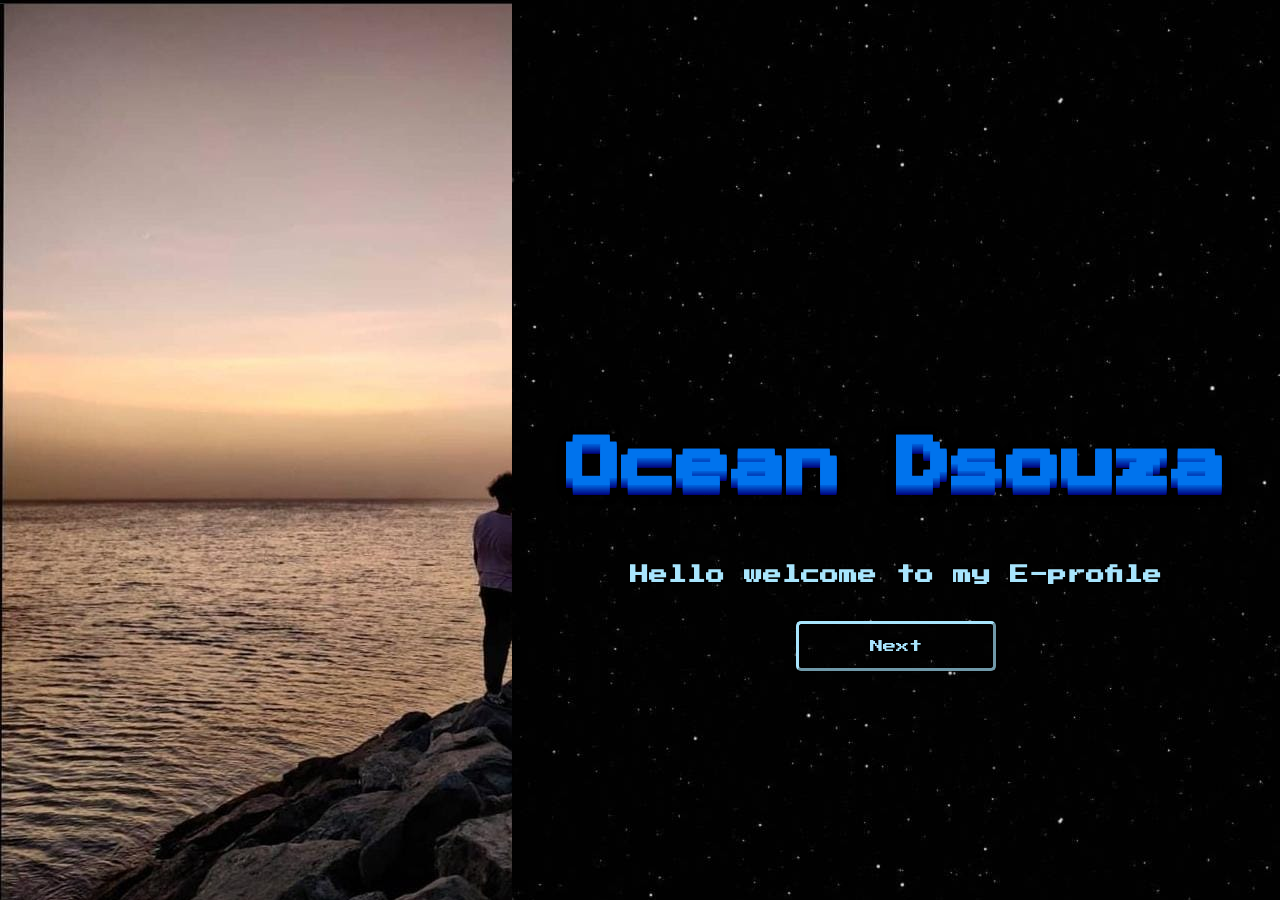
==== index.html @ 6620183b "Files Added To the Repository" ====
<!DOCTYPE html>
<html lang="en" dir="ltr">
  <head>
    <meta charset="utf-8">
    <title>Landing Page</title>
  </head>
<link rel="stylesheet" href="index.css">
  <body>

    <div class="leftSeg">

    </div>

    <div class="rightSeg">
        <div class="Land_text">
          <h1 id="head1">Ocean Dsouza</h1>
          <br>
          <h3 id="head2">Hello welcome to my E-profile</h3>
          <br>
          <button id="H_button"type="" name="button"onclick="window.location.href='Homepage.html';" >Next</button>
        </div>


      </div>





  </body>
</html>
---- index.css ----
@import url('https://fonts.googleapis.com/css2?family=Press+Start+2P&display=swap');

body, html{
  height: 100%;
  margin: 0;
  padding:0;
}



.leftSeg{
  background-image: url('Assets/HOME1 (2).jpeg');
   background-repeat:no-repeat;
  background-color: black;
  width: 40%;
  float: left;
  height: 100%;
}


.rightSeg{
  background-image: url('Assets/maxresdefault (1).jpg');
  color: white;
  background-color: black;
  width: 60%;
  float: left;
  height:100%;
  display: table-cell;
  text-align: center;
  vertical-align: center;
}
#head1{
  font-size: 55px;
 color: #0073ed;
 font-family: 'Press Start 2P', cursive;
 text-shadow: 0px 0px 0 rgb(-10,105,227),
              0px 1px 0 rgb(-20,95,217),
              0px 2px 0 rgb(-29,86,208),
              0px 3px 0 rgb(-39,76,198),
              0px 4px 0 rgb(-49,66,188),
              0px 5px 0 rgb(-59,56,178),
              0px 6px 0 rgb(-69,46,168),
              0px 7px 0 rgb(-78,37,159),
              0px 8px 0 rgb(-88,27,149),
              0px 9px 0 rgb(-98,17,139),
              0px 10px  0 rgb(-108,7,129),
              0px 11px 10px rgba(0,0,0,0.34),
              0px 11px 1px rgba(0,0,0,0.5),
              0px 0px 10px rgba(0,0,0,.2);
    text-align: center;
}
#head2,#H_button{
  font-family: 'Press Start 2P';
  text-align:center;
  color: #a8e5fd;
}
.Land_text{
padding-top: 400px;
}

#H_button{
  width: 200px;
  height: 50px;
  background-color: transparent;
  border-radius:5px;
  border-width: medium;
  border-color:#a8e5fd;
}

#H_button:hover{
  background-color: white;
  color: black;
  border-color:white;
}
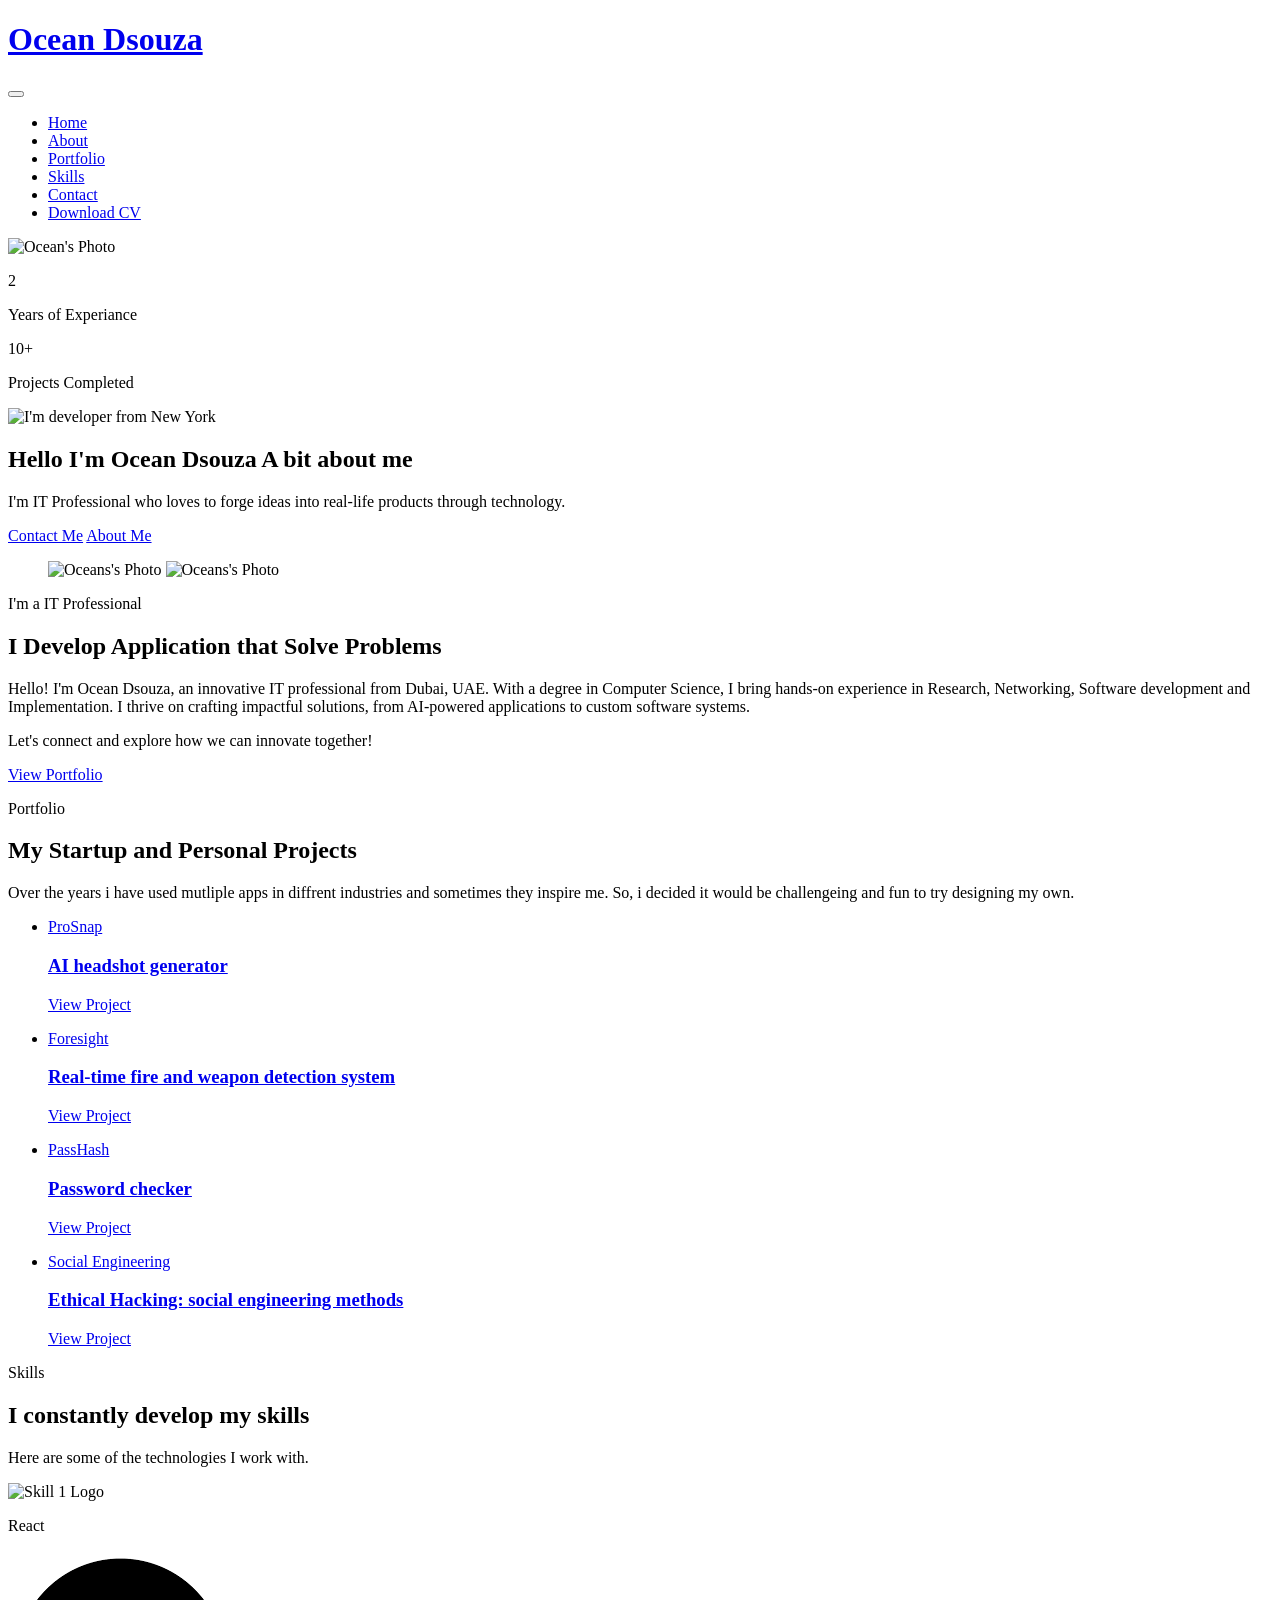
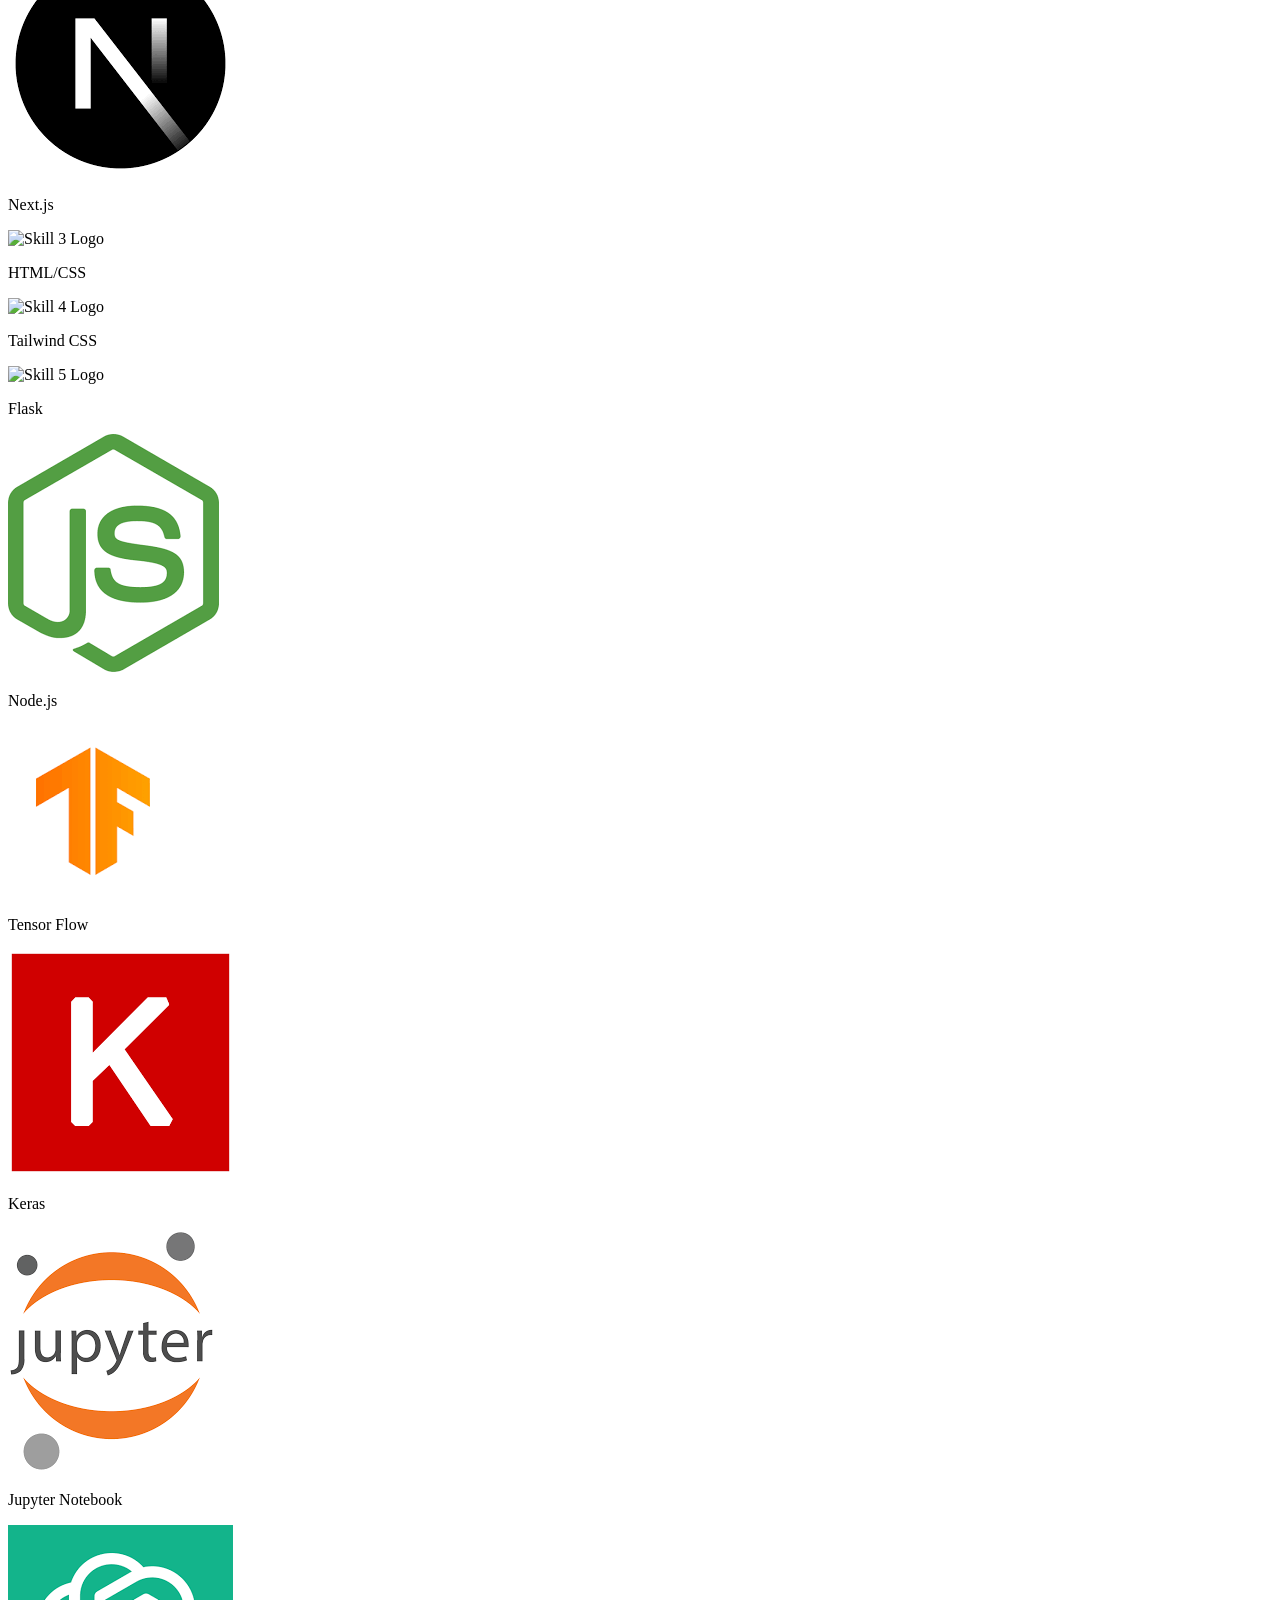
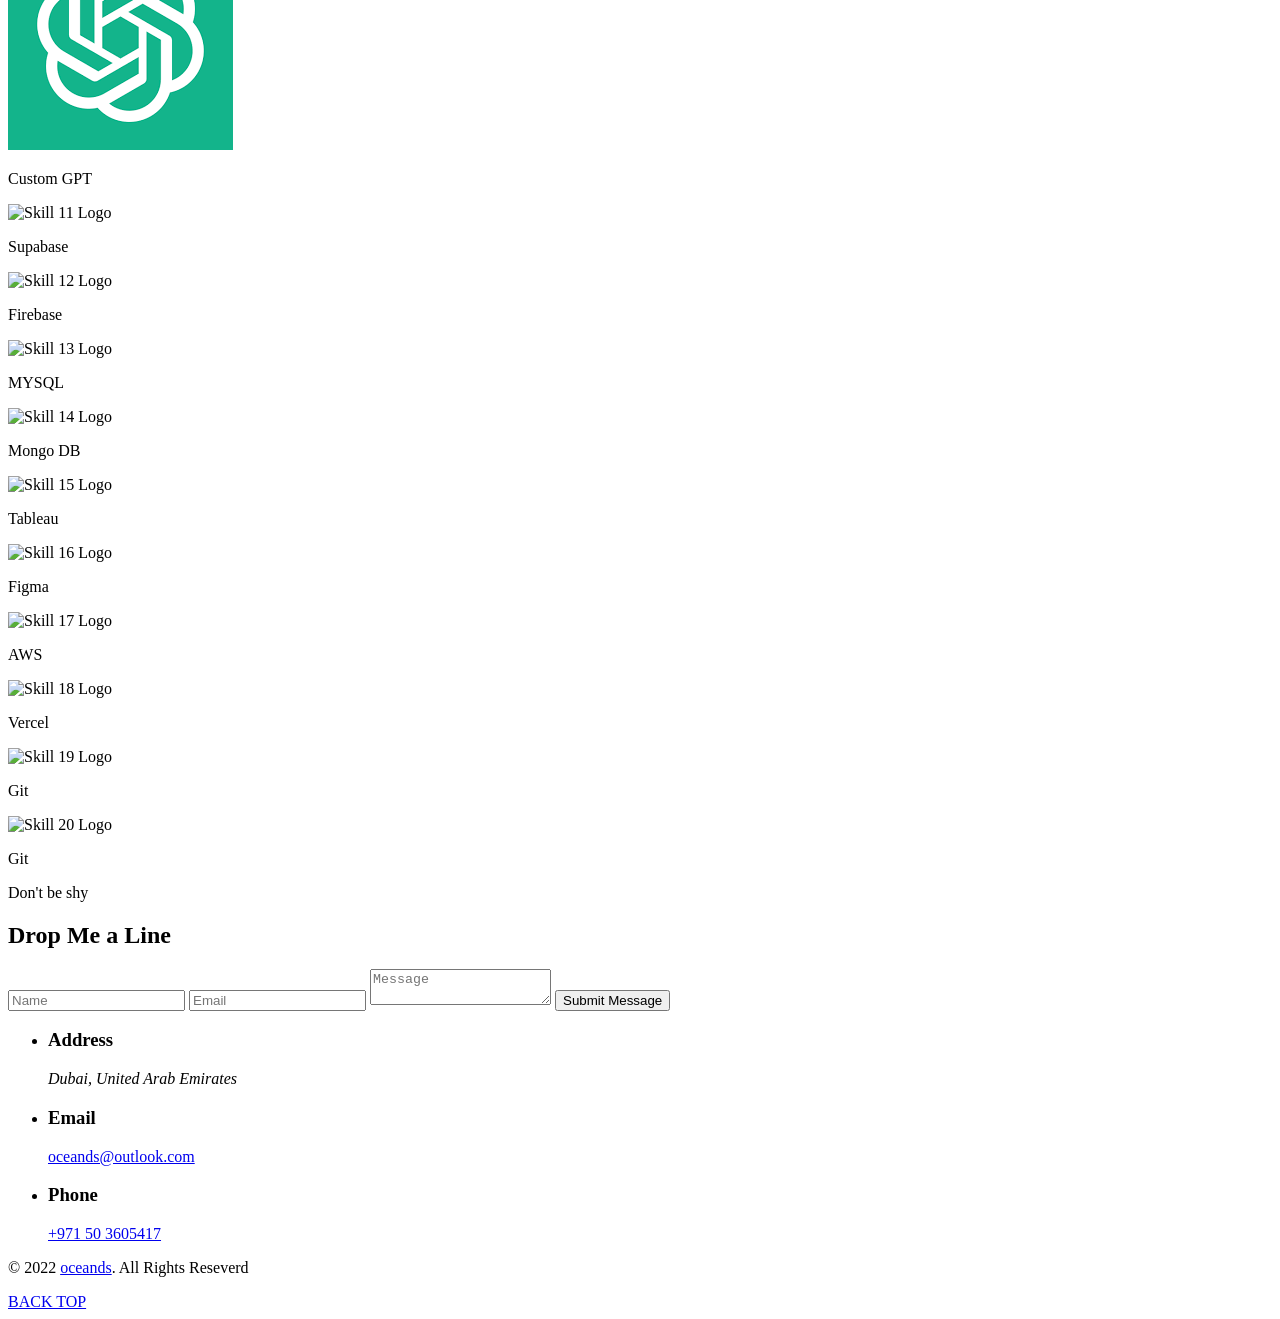
==== commit 3387305d: "Add files via upload" ====
--- a/index.html
+++ b/index.html
@@ -1,31 +1,546 @@
-<!DOCTYPE html>
-<html lang="en" dir="ltr">
-  <head>
-    <meta charset="utf-8">
-    <title>Landing Page</title>
-  </head>
-<link rel="stylesheet" href="index.css">
-  <body>
-
-    <div class="leftSeg">
-
-    </div>
-
-    <div class="rightSeg">
-        <div class="Land_text">
-          <h1 id="head1">Ocean Dsouza</h1>
-          <br>
-          <h3 id="head2">Hello welcome to my E-profile</h3>
-          <br>
-          <button id="H_button"type="" name="button"onclick="window.location.href='Homepage.html';" >Next</button>
-        </div>
-
-
-      </div>
-
-
-
-
-
-  </body>
-</html>
+<!DOCTYPE html>
+
+<html lang="en">
+  <head>
+    <meta charset="UTF-8" />
+    <meta http-equiv="X-UA-Compatible" content="IE=edge" />
+    <meta name="viewport" content="width=device-width, initial-scale=1.0" />
+    <title>Ocean Dsouza - Web Developer from New York</title>
+
+    <!-- 
+    - favicon
+  -->
+    <link rel="shortcut icon" href="./favicon.svg" type="image/svg+xml" />
+
+    <!-- 
+    - custom css link
+  -->
+    <link rel="stylesheet" href="./assets/css/style.css" />
+
+    <!-- 
+    - google font link
+  -->
+    <link rel="preconnect" href="https://fonts.googleapis.com" />
+    <link rel="preconnect" href="https://fonts.gstatic.com" crossorigin />
+    <link
+      href="https://fonts.googleapis.com/css2?family=Barlow:wght@600;700&family=Open+Sans:wght@400;500;700&family=Poppins:wght@400;600&display=swap"
+      rel="stylesheet"
+    />
+  </head>
+
+  <body id="top">
+    <!-- 
+    - #HEADER
+  -->
+
+    <header class="header" data-header>
+      <div class="container">
+        <a href="#">
+          <h1 class="logo">Ocean Dsouza</h1>
+        </a>
+
+        <button
+          class="nav-toggle-btn"
+          aria-label="Toggle Menu"
+          data-nav-toggle-btn
+        >
+          <ion-icon name="menu-outline" class="menu-icon"></ion-icon>
+          <ion-icon name="close-outline" class="close-icon"></ion-icon>
+        </button>
+
+        <nav class="navbar container">
+          <ul class="navbar-list">
+            <li>
+              <a href="#home" class="navbar-link" data-nav-link>Home</a>
+            </li>
+
+            <li>
+              <a href="#about" class="navbar-link" data-nav-link>About</a>
+            </li>
+
+            <li>
+              <a href="#portfolio" class="navbar-link" data-nav-link
+                >Portfolio</a
+              >
+            </li>
+
+            <li>
+              <a href="#skills" class="navbar-link" data-nav-link>Skills</a>
+            </li>
+
+            <li>
+              <a href="#contact" class="navbar-link" data-nav-link>Contact</a>
+            </li>
+
+            <li>
+              <a href="#" class="btn btn-primary">Download CV</a>
+            </li>
+          </ul>
+        </nav>
+      </div>
+    </header>
+
+    <main>
+      <article>
+        <!-- 
+        - #HERO
+      -->
+
+        <section class="hero" id="home">
+          <div class="container">
+            <div class="hero-banner">
+              <img
+                src="./assets/images/hero-banner.jpg"
+                width="800"
+                height="864"
+                loading="lazy"
+                alt="Ocean's Photo"
+                class="img-cover"
+              />
+
+              <div class="elem elem-1">
+                <p class="elem-title">2</p>
+
+                <p class="elem-text">Years of Experiance</p>
+              </div>
+
+              <div class="elem elem-2">
+                <p class="elem-title">10+</p>
+
+                <p class="elem-text">Projects Completed</p>
+              </div>
+
+              <div class="elem elem-3">
+                <ion-icon name="trophy"></ion-icon>
+              </div>
+
+              <img
+                src="./assets/images/rotate-img.png"
+                width="169"
+                height="172"
+                alt="I'm developer from New York"
+                class="rotate-img"
+              />
+            </div>
+
+            <div class="hero-content">
+              <h2 class="hero-title">
+                <span>Hello I'm</span>
+                <strong>Ocean Dsouza</strong> A bit about me
+              </h2>
+
+              <p class="hero-text">
+                I'm IT Professional who loves to forge ideas into real-life products through technology.
+              </p>
+
+              <div class="btn-group">
+                <a href="#contact" class="btn btn-primary blue">Contact Me</a>
+
+                <a href="#about" class="btn">About Me</a>
+              </div>
+            </div>
+          </div>
+        </section>
+
+        <!-- 
+        - #ABOUT
+      -->
+
+        <section class="section about" id="about">
+          <div class="container">
+            <figure class="about-banner">
+              <img
+                src="./assets/images/about-banner.jpg"
+                width="800"
+                height="652"
+                loading="lazy"
+                alt="Oceans's Photo"
+                class="img-cover"
+              />
+
+              <img
+                src="./assets/images/absolute-image.jpg"
+                width="800"
+                height="717"
+                loading="lazy"
+                alt="Oceans's Photo"
+                class="abs-img"
+              />
+
+              <div class="abs-icon abs-icon-1">
+                <ion-icon name="logo-python"></ion-icon>
+              </div>
+
+              <div class="abs-icon abs-icon-2">
+                <ion-icon name="analytics-outline"></ion-icon>
+              </div>
+
+              <div class="abs-icon abs-icon-3">
+                <ion-icon name="logo-react"></ion-icon>
+              </div>
+            </figure>
+
+            <div class="about-content">
+              <p class="section-subtitle">I'm a IT Professional</p>
+
+              <h2 class="h2 section-title">
+                I Develop Application that Solve Problems
+              </h2>
+
+              <p class="section-text">
+                Hello! I'm Ocean Dsouza, an innovative IT professional from Dubai, UAE. With a degree in Computer Science, I bring hands-on experience in Research, Networking, Software development and Implementation. I thrive on crafting impactful solutions, from AI-powered applications to custom software systems. 
+
+
+              </p>
+
+              <p class="section-text">
+                Let's connect and explore how we can innovate together! 
+              </p>
+
+              <a href="#portfolio" class="btn btn-primary blue"
+                >View Portfolio</a
+              >
+            </div>
+          </div>
+        </section>
+
+        <!-- 
+        - #PORTFOLIO
+      -->
+
+        <section class="section portfolio" id="portfolio">
+          <div class="container">
+            <p class="section-subtitle">Portfolio</p>
+
+            <h2 class="h2 section-title">My Startup and Personal Projects</h2>
+
+            <p class="section-text">
+              Over the years i have used mutliple apps in diffrent industries and sometimes they inspire me. So, i decided it would be challengeing and fun to try designing my own.
+            </p>
+
+            <ul class="portfolio-list">
+              <li>
+                <a
+                  href="https://headshots-starter-clone-edtu2ewir-oceands-projects.vercel.app/"
+                  class="portfolio-card"
+                  style="
+                    background-image: url('./assets/images/portfolio-1.jpg');
+                  "
+                >
+                  <div class="card-content">
+                    <p class="card-subtitle">ProSnap</p>
+
+                    <h3 class="h3 card-title">AI headshot generator</h3>
+
+                    <span class="btn-link">
+                      <span>View Project</span>
+
+                      <ion-icon name="arrow-forward"></ion-icon>
+                    </span>
+                  </div>
+                </a>
+              </li>
+
+              <li>
+                <a
+                  href="https://github.com/oceands/Project_Foresight"
+                  class="portfolio-card"
+                  style="
+                    background-image: url('./assets/images/portfolio-2.jpg');
+                  "
+                >
+                  <div class="card-content">
+                    <p class="card-subtitle">Foresight</p>
+
+                    <h3 class="h3 card-title">Real-time fire and weapon detection system</h3>
+
+                    <span class="btn-link">
+                      <span>View Project</span>
+
+                      <ion-icon name="arrow-forward"></ion-icon>
+                    </span>
+                  </div>
+                </a>
+              </li>
+
+              <li>
+                <a
+                  href="https://github.com/oceands/password-checker"
+                  class="portfolio-card"
+                  style="
+                    background-image: url('./assets/images/portfolio-3.jpg');
+                  "
+                >
+                  <div class="card-content">
+                    <p class="card-subtitle">PassHash</p>
+
+                    <h3 class="h3 card-title">Password checker</h3>
+
+                    <span class="btn-link">
+                      <span>View Project</span>
+
+                      <ion-icon name="arrow-forward"></ion-icon>
+                    </span>
+                  </div>
+                </a>
+              </li>
+
+              <li>
+                <a
+                  href="https://github.com/oceands/Ethical-hacking-project"
+                  class="portfolio-card"
+                  style="
+                    background-image: url('./assets/images/portfolio-4.jpg');
+                  "
+                >
+                  <div class="card-content">
+                    <p class="card-subtitle">Social Engineering </p>
+
+                    <h3 class="h3 card-title">Ethical Hacking: social engineering methods</h3>
+
+                    <span class="btn-link">
+                      <span>View Project</span>
+                      <ion-icon name="arrow-forward"></ion-icon>
+                    </span>
+                  </div>
+                </a>
+              </li>
+            </ul>
+          </div>
+        </section>
+
+        <!-- 
+        - #SKILLS
+      -->
+
+      <section class="skills" id="skills">
+        <div class="container">
+          <p class="section-subtitle">Skills</p>
+          <h2 class="section-title">I constantly develop my skills </h2>
+          <p class="section-text">Here are some of the technologies I work with.</p>
+          <div class="skills-list">
+            <div class="skills-card">
+              <img src="https://encrypted-tbn0.gstatic.com/images?q=tbn:ANd9GcSg1MndL-Xp1JcnqaB0YOqTp6zDjrwYyGKsPA&s" alt="Skill 1 Logo" class="skills-logo">
+              <p class="skills-name">React</p>
+            </div>
+            <div class="skills-card">
+              <img src="[data-uri]" alt="Skill 2 Logo" class="skills-logo">
+              <p class="skills-name">Next.js</p>
+            </div>
+            <div class="skills-card">
+              <img src="https://miro.medium.com/v2/resize:fit:792/1*lJ32Bl-lHWmNMUSiSq17gQ.png" alt="Skill 3 Logo" class="skills-logo">
+              <p class="skills-name">HTML/CSS</p>
+            </div>
+            <div class="skills-card">
+              <img src="https://www.drupal.org/files/project-images/screenshot_361.png" alt="Skill 4 Logo" class="skills-logo">
+              <p class="skills-name">Tailwind CSS</p>
+            </div>
+            <div class="skills-card">
+              <img src="https://encrypted-tbn0.gstatic.com/images?q=tbn:ANd9GcRHnAlyKR31gotzQhjNRd5qMbBdRb5EGzWIlw&s" alt="Skill 5 Logo" class="skills-logo">
+              <p class="skills-name">Flask</p>
+            </div>
+            <div class="skills-card">
+              <img src="[data-uri]" alt="Skill 6 Logo" class="skills-logo">
+              <p class="skills-name">Node.js</p>
+            </div>
+            <div class="skills-card">
+              <img src="[data-uri]" alt="Skill 7 Logo" class="skills-logo">
+              <p class="skills-name">Tensor Flow</p>
+            </div>
+            <div class="skills-card">
+              <img src="[data-uri]" alt="Skill 8 Logo" class="skills-logo">
+              <p class="skills-name">Keras</p>
+            </div>
+            <div class="skills-card">
+              <img src="[data-uri]" alt="Skill 9 Logo" class="skills-logo">
+              <p class="skills-name">Jupyter Notebook</p>
+            </div>
+            <div class="skills-card">
+              <img src="[data-uri]" alt="Skill 10 Logo" class="skills-logo">
+              <p class="skills-name">Custom GPT</p>
+            </div>
+            <div class="skills-card">
+              <img src="https://assets-global.website-files.com/655b60964be1a1b36c746790/655b60964be1a1b36c746d41_646dfce3b9c4849f6e401bff_supabase-logo-icon_1.png" alt="Skill 11 Logo" class="skills-logo">
+              <p class="skills-name">Supabase</p>
+            </div>
+            <div class="skills-card">
+              <img src="https://miro.medium.com/v2/resize:fit:300/1*R4c8lHBHuH5qyqOtZb3h-w.png" alt="Skill 12 Logo" class="skills-logo">
+              <p class="skills-name">Firebase</p>
+            </div>
+            <div class="skills-card">
+              <img src="https://logowik.com/content/uploads/images/mysql8604.logowik.com.webp" alt="Skill 13 Logo" class="skills-logo">
+              <p class="skills-name">MYSQL</p>
+            </div>
+            <div class="skills-card">
+              <img src="https://cdn.worldvectorlogo.com/logos/mongodb-icon-1.svg" alt="Skill 14 Logo" class="skills-logo">
+              <p class="skills-name">Mongo DB</p>
+            </div>
+            <div class="skills-card">
+              <img src="https://encrypted-tbn0.gstatic.com/images?q=tbn:ANd9GcS5_qv0Ozpa7qRccQ3Kg2DmrrMJjwmZcXK0wg&s" alt="Skill 15 Logo" class="skills-logo">
+              <p class="skills-name">Tableau</p>
+            </div>
+            <div class="skills-card">
+              <img src="https://cdn4.iconfinder.com/data/icons/logos-brands-in-colors/3000/figma-logo-512.png" alt="Skill 16 Logo" class="skills-logo">
+              <p class="skills-name">Figma</p>
+            </div>
+            <div class="skills-card">
+              <img src="https://partner.zoom.us/wp-content/uploads/2022/12/2022_Zoom-AWS_Lockup_RGB-1-e1672857797889-1024x760.png" alt="Skill 17 Logo" class="skills-logo">
+              <p class="skills-name">AWS</p>
+            </div>
+            <div class="skills-card">
+              <img src="https://static-00.iconduck.com/assets.00/vercel-icon-512x449-3422jidz.png" alt="Skill 18 Logo" class="skills-logo">
+              <p class="skills-name">Vercel</p>
+            </div>
+            <div class="skills-card">
+              <img src="https://upload.wikimedia.org/wikipedia/commons/thumb/3/3f/Git_icon.svg/2048px-Git_icon.svg.png" alt="Skill 19 Logo" class="skills-logo">
+              <p class="skills-name">Git</p>
+            </div>
+            <div class="skills-card">
+              <img src="https://logowik.com/content/uploads/images/microsoft-office3327.jpg" alt="Skill 20 Logo" class="skills-logo">
+              <p class="skills-name">Git</p>
+            </div>
+
+
+
+          </div>
+        </div>
+      </section>
+      
+
+        <!-- 
+        - #CONTACT
+      -->
+
+        <section class="section contact" id="contact">
+          <div class="container">
+            <div class="contact-card">
+              <p class="card-subtitle">Don't be shy</p>
+
+              <h2 class="h2 section-title">Drop Me a Line</h2>
+
+              <div class="wrapper">
+                <form action="https://formspree.io/f/xqazzwbj"
+                method="POST" class="contact-form">
+                  <input
+                    type="text"
+                    name="name"
+                    placeholder="Name"
+                    required
+                    class="contact-input"
+                  />
+
+                  <input
+                    type="email"
+                    name="email"
+                    placeholder="Email"
+                    required
+                    class="contact-input"
+                  />
+
+                  <textarea
+                    name="message"
+                    placeholder="Message"
+                    required
+                    class="contact-input"
+                  ></textarea>
+
+                  <button type="submit" class="btn-submit">
+                    Submit Message
+                  </button>
+                </form>
+
+                <ul class="contact-list">
+                  <li class="contact-item">
+                    <div class="contact-icon">
+                      <ion-icon name="location"></ion-icon>
+                    </div>
+
+                    <div>
+                      <h3 class="contact-item-title">Address</h3>
+
+                      <address class="contact-item-link">
+                        Dubai, United Arab Emirates
+                      </address>
+                    </div>
+                  </li>
+
+                  <li class="contact-item">
+                    <div class="contact-icon">
+                      <ion-icon name="mail"></ion-icon>
+                    </div>
+
+                    <div>
+                      <h3 class="contact-item-title">Email</h3>
+
+                      <a
+                        href="mailto:oceands@outlook.com"
+                        class="contact-item-link"
+                        >oceands@outlook.com</a
+                      >
+                    </div>
+                  </li>
+
+                  <li class="contact-item">
+                    <div class="contact-icon">
+                      <ion-icon name="call"></ion-icon>
+                    </div>
+
+                    <div>
+                      <h3 class="contact-item-title">Phone</h3>
+
+                      <a href="tel:+9713605417" class="contact-item-link"
+                        >+971 50 3605417</a
+                      >
+                    </div>
+                  </li>
+                </ul>
+              </div>
+            </div>
+          </div>
+        </section>
+
+        <!-- 
+        - #BLOG
+      -->
+
+
+
+    <!-- 
+    - #FOOTER
+  -->
+
+    <footer class="footer">
+      <div class="container">
+        <p class="copyright">
+          &copy; 2022 <a href="#" class="copyright-link">oceands</a>. All Rights
+          Reseverd
+        </p>
+
+
+      </div>
+    </footer>
+
+    <!-- 
+    - #BACK TO TOP
+  -->
+
+    <a href="#top" class="back-to-top" data-back-to-top>BACK TOP</a>
+
+    <!-- 
+    - custom js link
+  -->
+    <script src="./assets/js/script.js"></script>
+
+    <!-- 
+    - ionicon link
+  -->
+    <script
+      type="module"
+      src="https://unpkg.com/ionicons@5.5.2/dist/ionicons/ionicons.esm.js"
+    ></script>
+    <script
+      nomodule
+      src="https://unpkg.com/ionicons@5.5.2/dist/ionicons/ionicons.js"
+    ></script>
+  </body>
+</html>
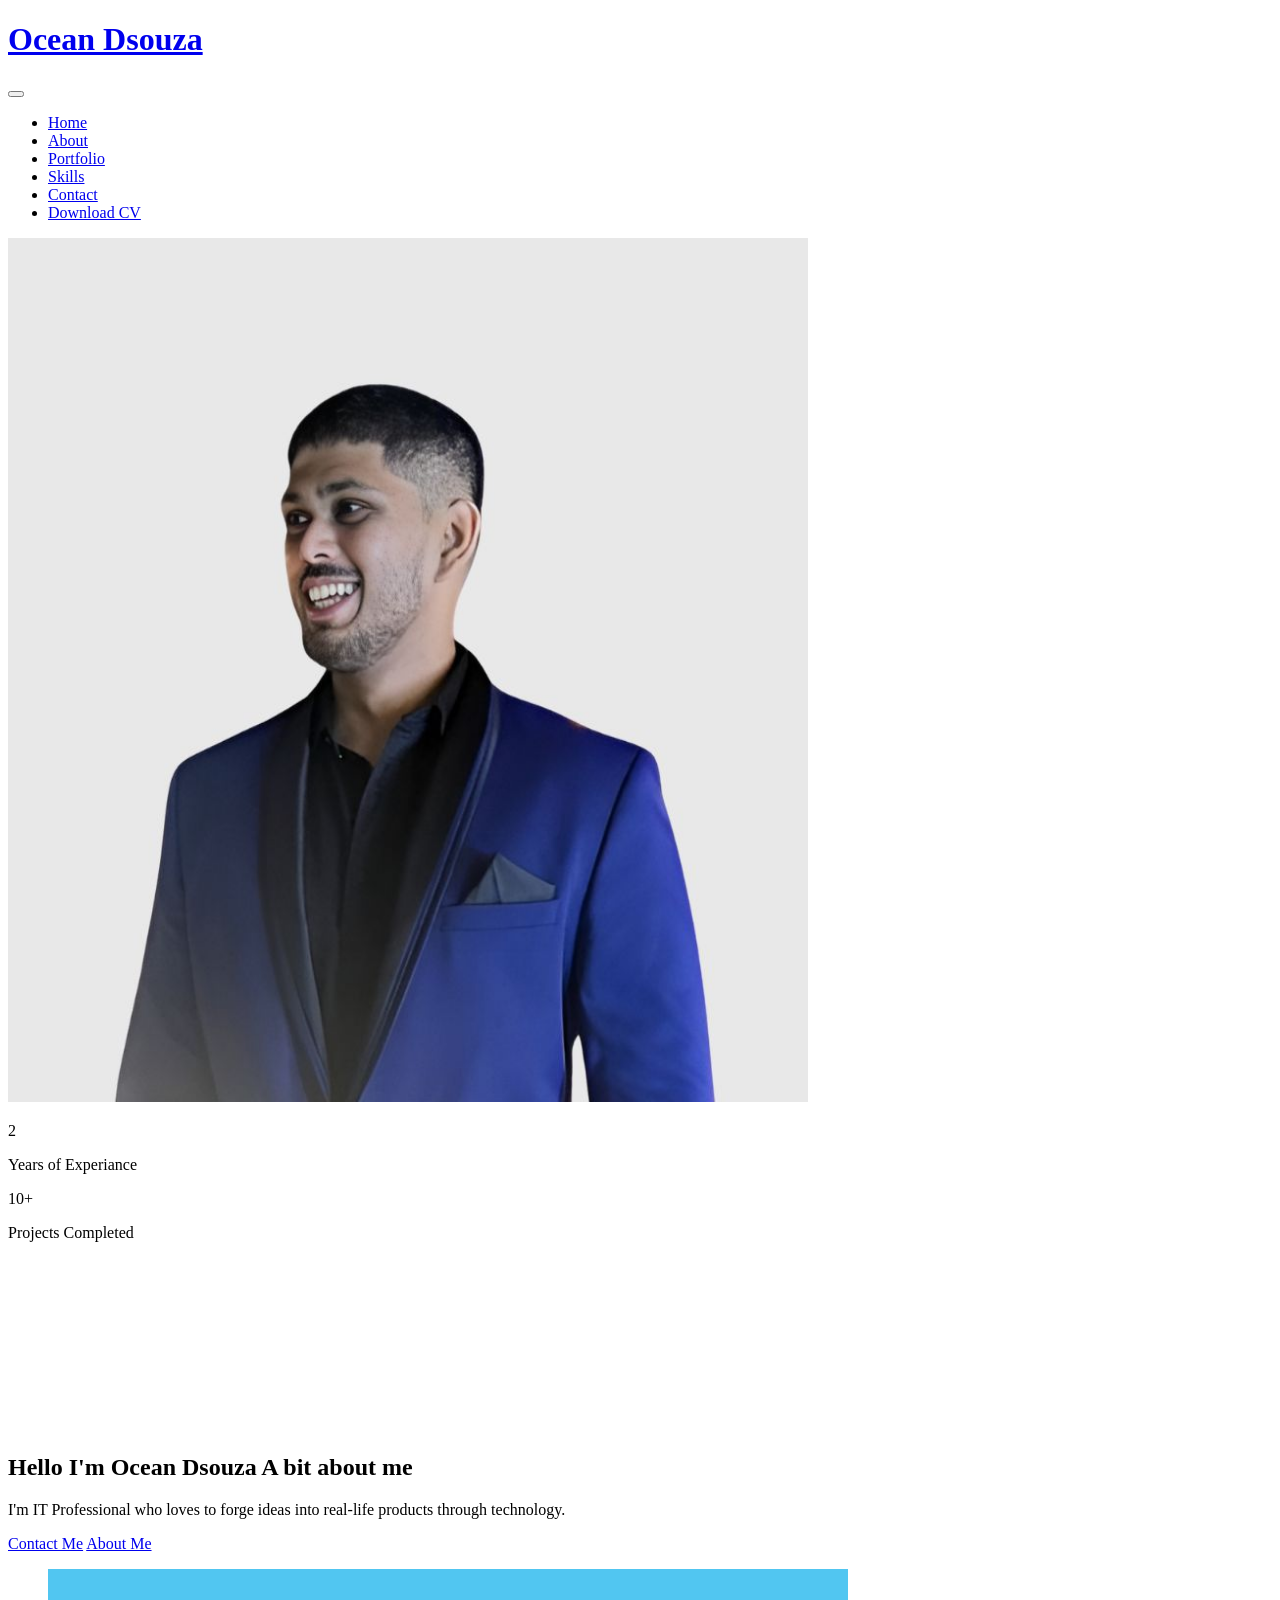
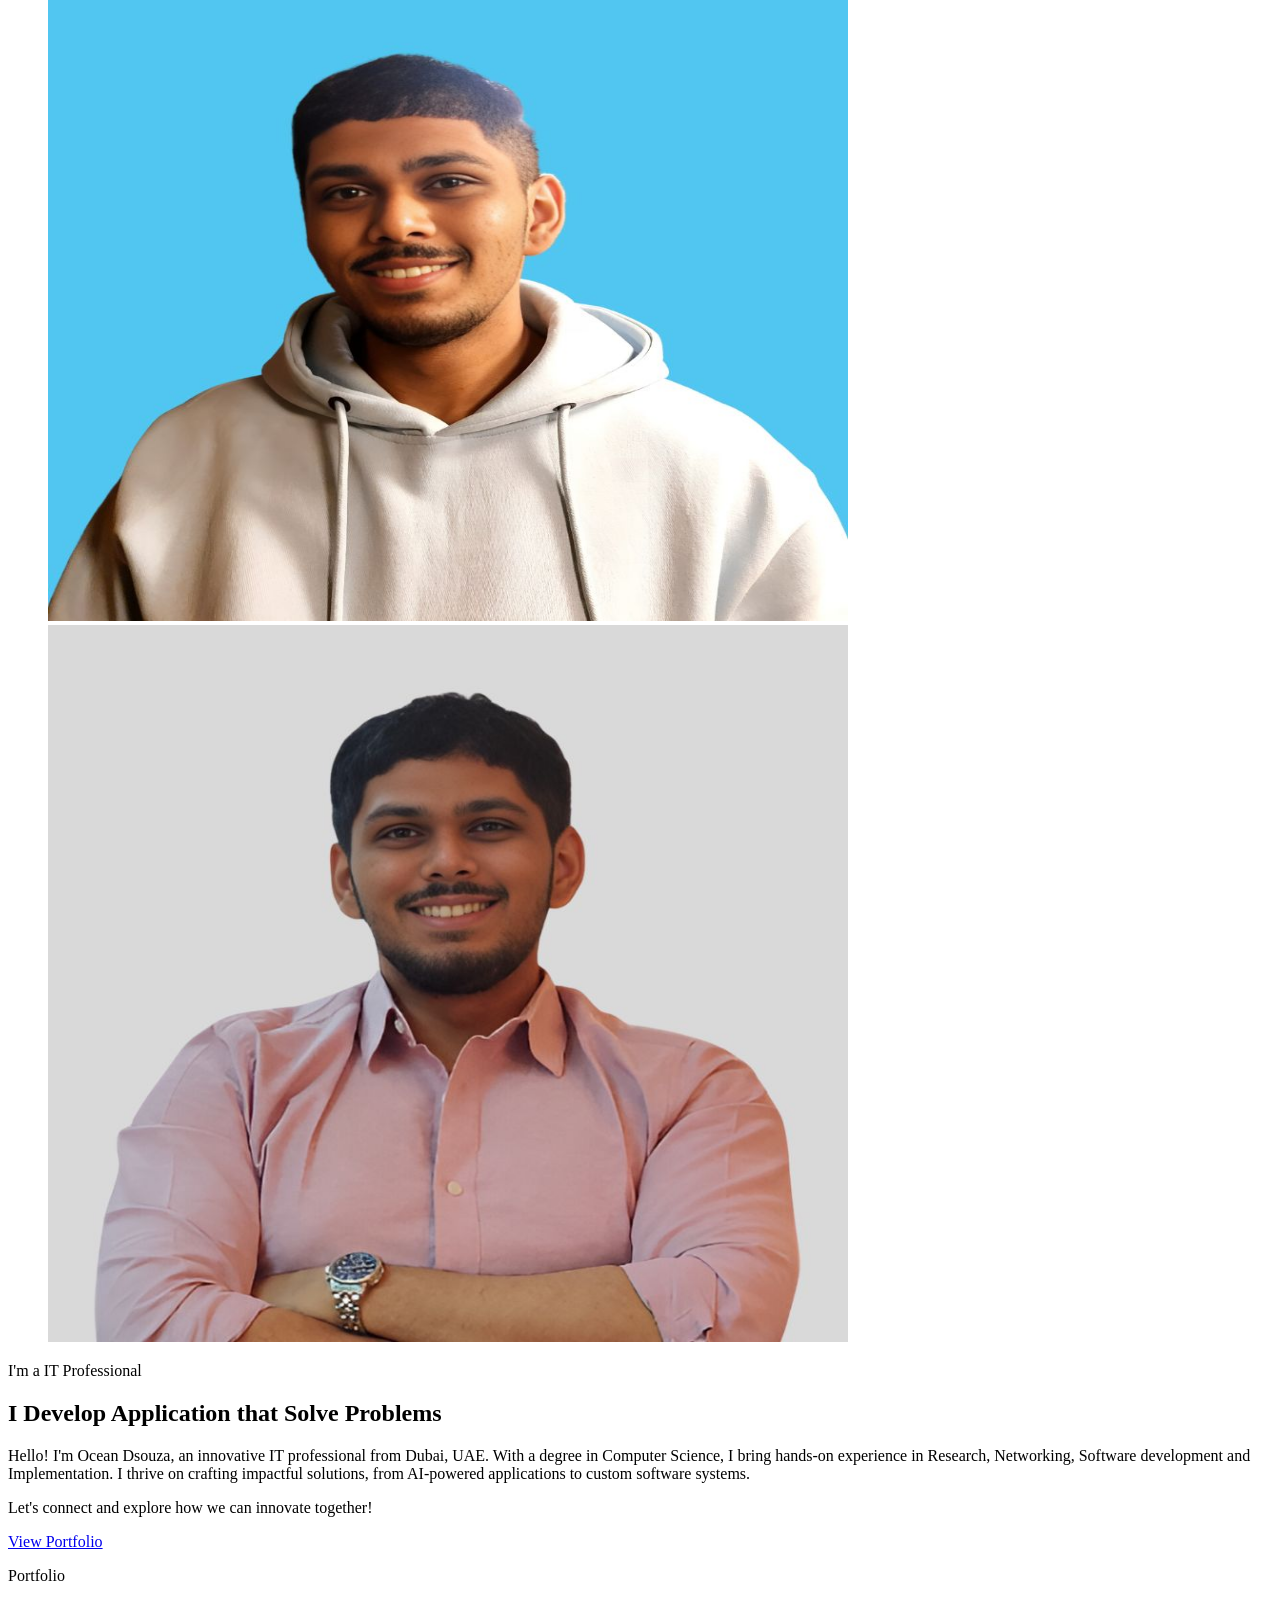
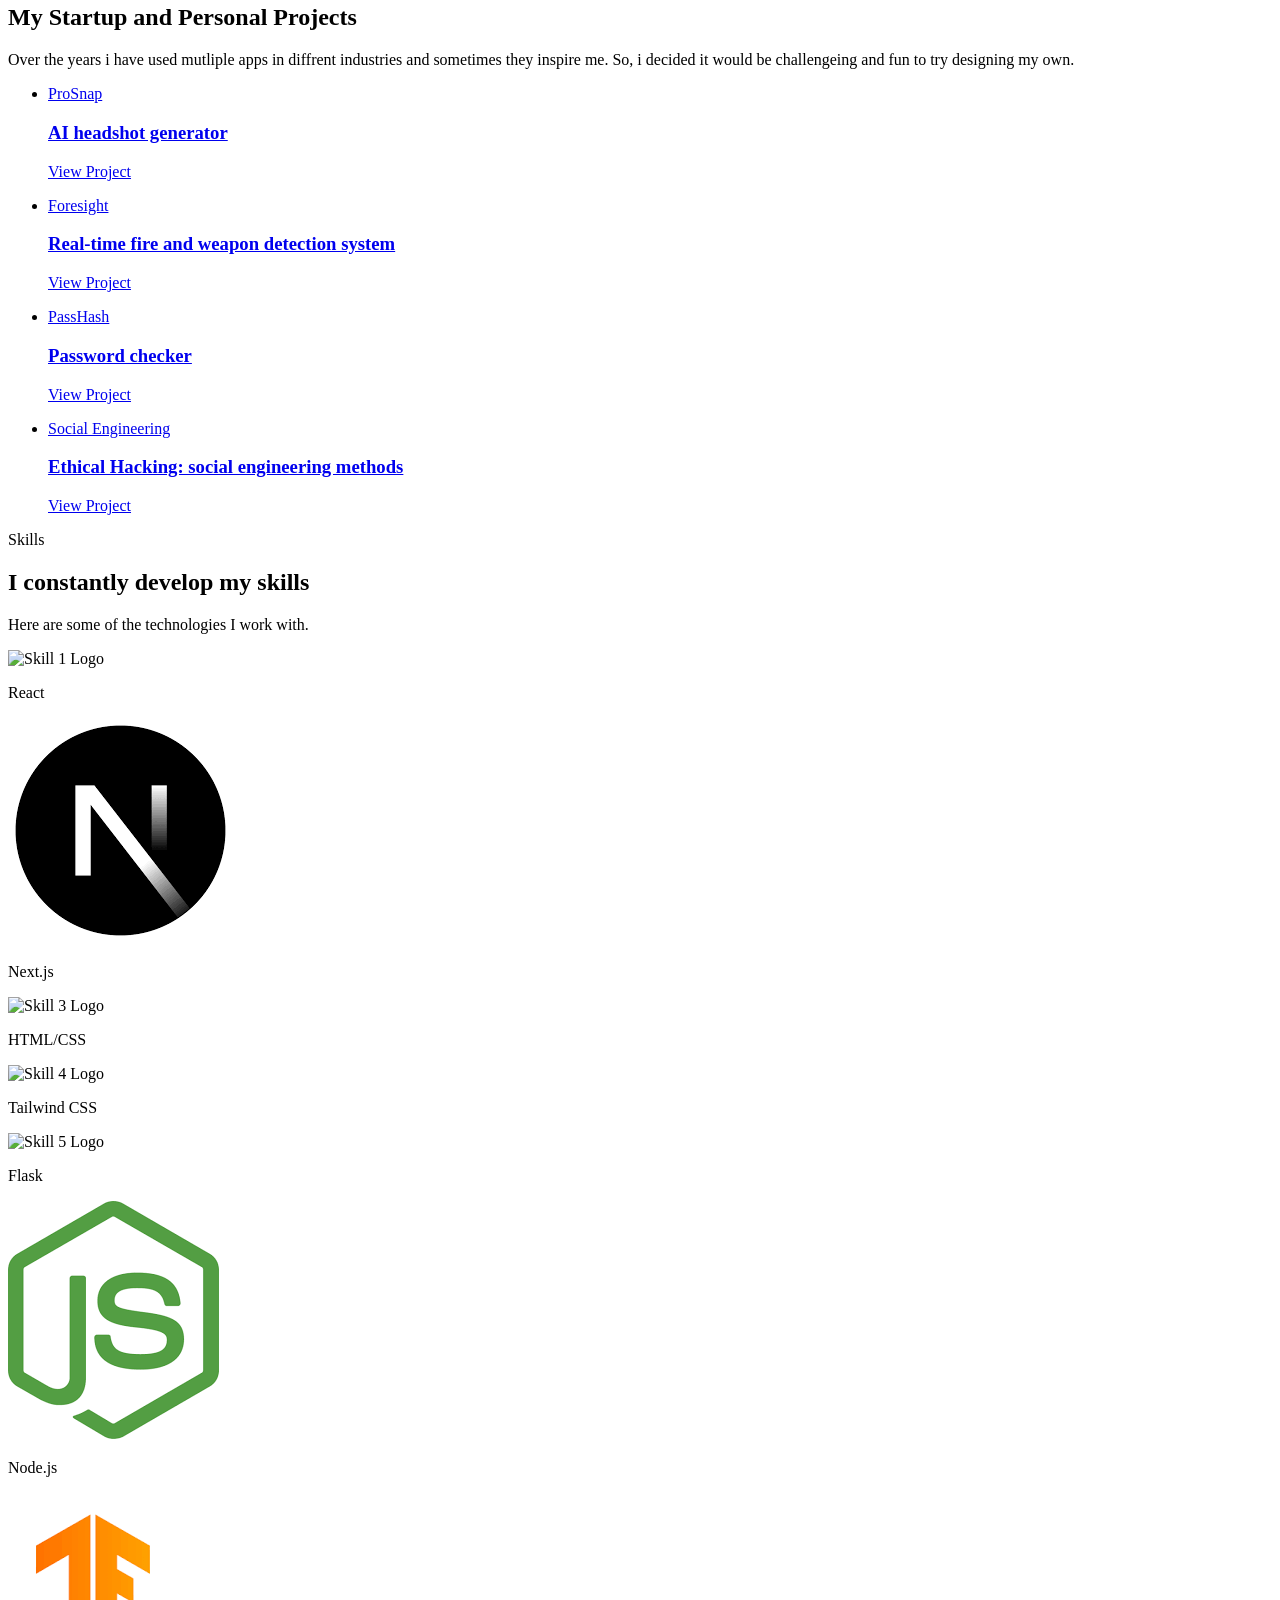
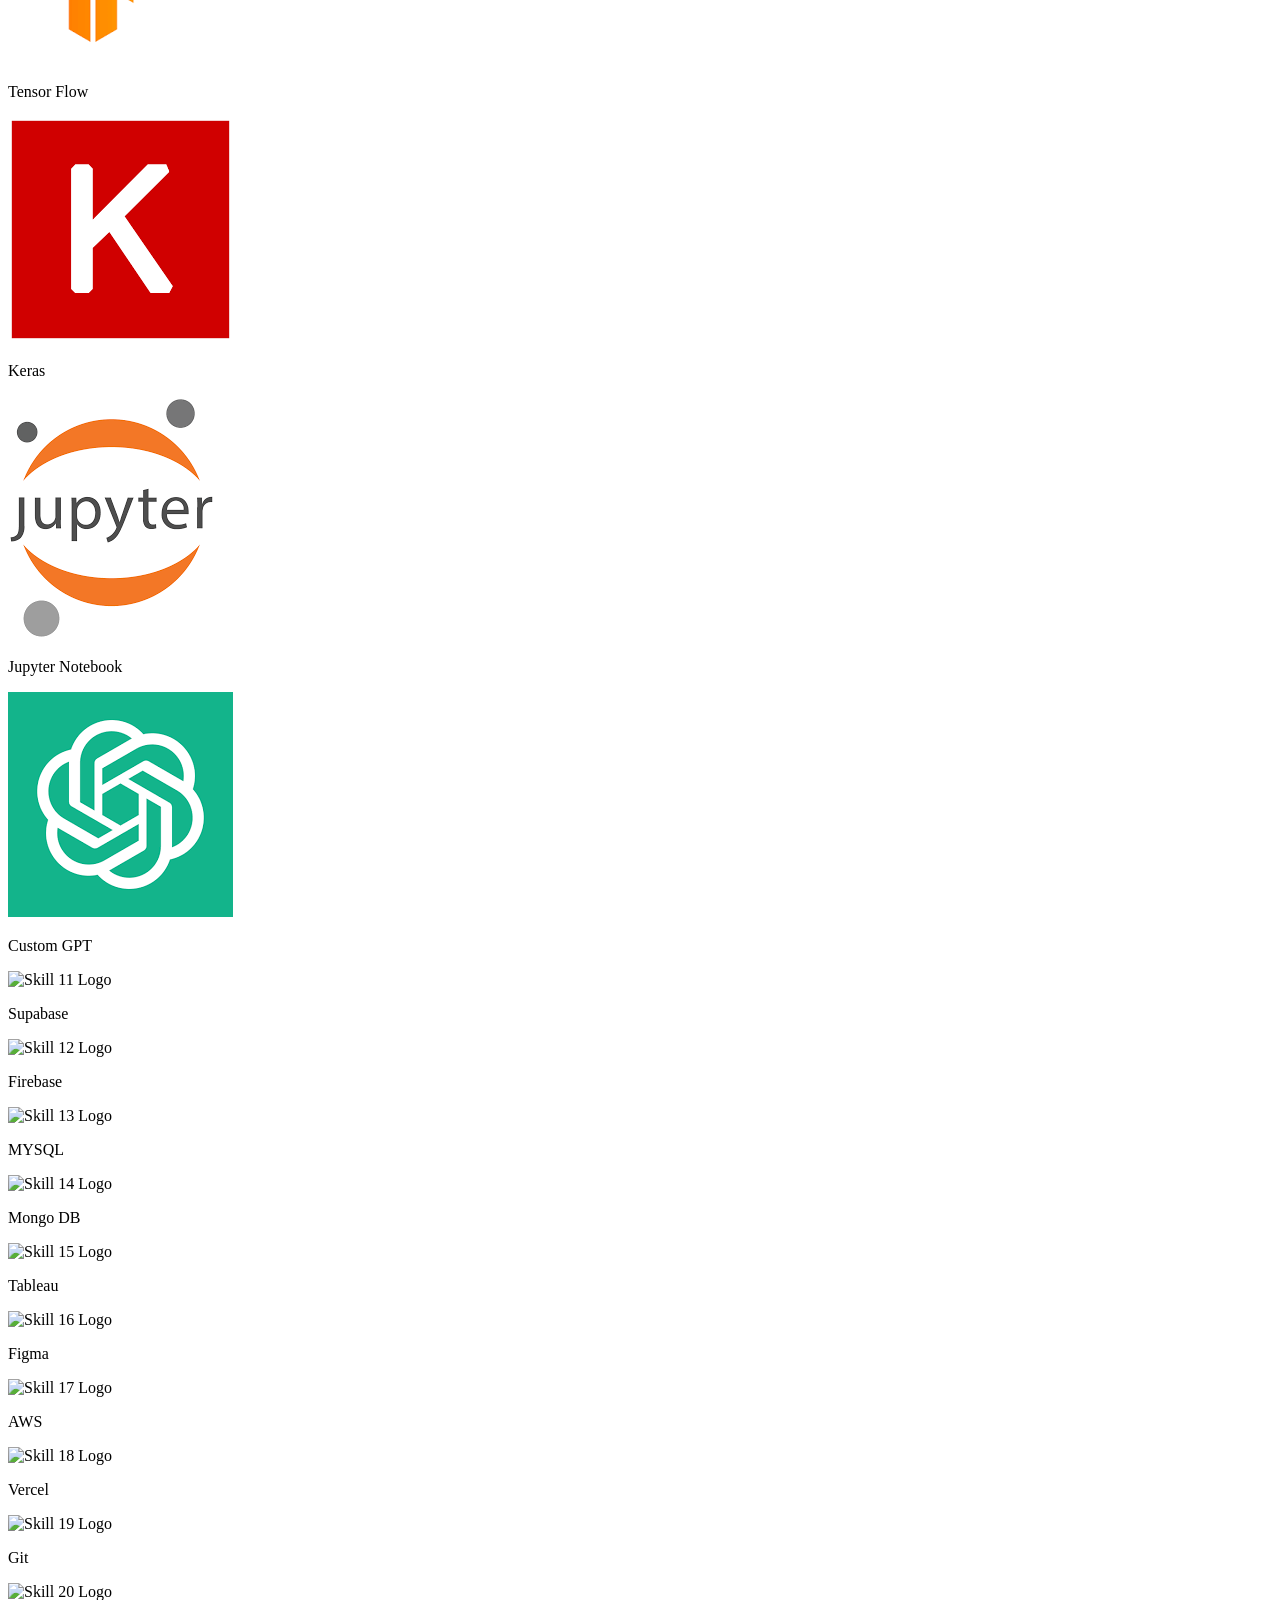
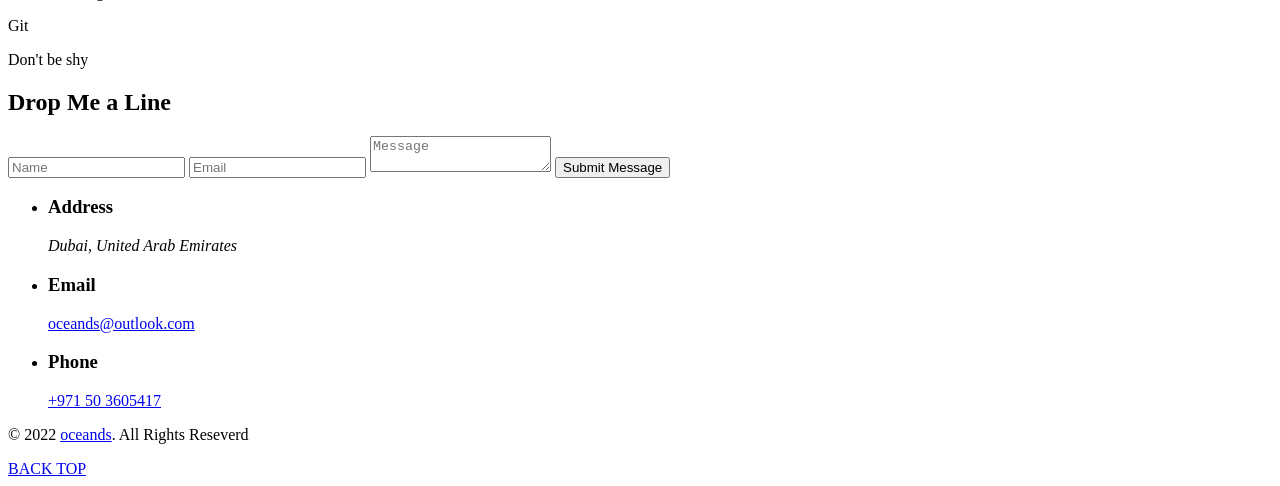
==== commit 1a810798: "Update index.html" ====
--- a/index.html
+++ b/index.html
@@ -15,7 +15,8 @@
     <!-- 
     - custom css link
   -->
-    <link rel="stylesheet" href="./assets/css/style.css" />
+<!--     <link rel="stylesheet" href="./assets/css/style.css" /> -->
+    <link rel="stylesheet" href="/oceands.github.io/assets/css/style.css" />
 
     <!-- 
     - google font link
--- a/assets/css/style.css
+++ b/assets/css/style.css
@@ -0,0 +1,1106 @@
+/*-----------------------------------*\
+  #style.css
+\*-----------------------------------*/
+
+/*-----------------------------------*\
+  #CUSTOM PROPERTY
+\*-----------------------------------*/
+
+:root {
+  /**
+   * colors
+   */
+
+  /* Primary colors */
+  --midnight-blue: hsl(219, 98%, 19%);
+  --klein-blue: hsl(230, 80%, 39%);
+  --vivid-sky-blue: hsl(196, 84%, 63%);
+  --bluetiful: hsl(222, 88%, 55%);
+
+  /* secondary colors */
+  --manatee: hsl(254, 7%, 65%);
+  --ios-gray: hsl(0, 0%, 94%);
+  --black: hsl(0, 0%, 0%);
+  --white: hsl(0, 0%, 100%);
+
+  /* Other colors */
+
+  --gold-web-golden: hsl(50, 100%, 54%);
+  --minion-yellow: hsl(50, 100%, 64%);
+  --independence: hsl(225, 24%, 27%);
+  --fiery-rose: hsl(353, 83%, 65%);
+  /**
+   * typography
+   */
+
+  --ff-open-sans: "Open Sans", sans-serif;
+  --ff-barlow: "Barlow", sans-serif;
+  --ff-poppins: "Poppins", sans-serif;
+
+  --fs-1: 3.5rem;
+  --fs-2: 3rem;
+  --fs-3: 2.4rem;
+  --fs-4: 2rem;
+  --fs-5: 1.8rem;
+  --fs-6: 1.3rem;
+
+  --fw-600: 600;
+  --fw-700: 700;
+
+  /**
+   * border radius
+   */
+
+  --radius-5: 5px;
+  --radius-10: 10px;
+  --radius-15: 15px;
+  --radius-20: 20px;
+
+  /**
+   * spacing
+   */
+
+  --section-padding: 60px;
+
+  /**
+   * shadow
+   */
+
+  --shadow: 0 -5px 10px var(--manatee);
+
+  /**
+   * transition
+   */
+
+  --transition-1: 0.05s ease;
+  --transition-2: 0.25s ease;
+  --cubic-out: cubic-bezier(0.33, 0.85, 0.56, 1.02);
+}
+
+/*-----------------------------------*\
+  #RESET
+\*-----------------------------------*/
+
+*,
+*::before,
+*::after {
+  margin: 0;
+  padding: 0;
+  box-sizing: border-box;
+}
+
+li {
+  list-style: none;
+}
+
+a {
+  text-decoration: none;
+  color: inherit;
+}
+
+a,
+img,
+span,
+input,
+strong,
+button,
+textarea,
+ion-icon {
+  display: block;
+}
+
+img {
+  height: auto;
+}
+
+ion-icon {
+  pointer-events: none;
+  color: var(--white);
+}
+
+button,
+input,
+textarea {
+  background: none;
+  border: none;
+  font: inherit;
+}
+
+button {
+  cursor: pointer;
+}
+
+input,
+textarea {
+  width: 100%;
+}
+
+address {
+  font-style: normal;
+}
+
+html {
+  font-size: 10px;
+  font-family: var(--ff-open-sans);
+  scroll-behavior: smooth;
+}
+
+body {
+  background-color: var(--white);
+  color: var(--black);
+  font-weight: lighter;
+  font-size: 1.6rem;
+  line-height: 1.6;
+  overflow-x: hidden;
+}
+
+:focus-visible {
+  outline-offset: 4px;
+}
+
+::-webkit-scrollbar {
+  width: 15px;
+}
+
+::-webkit-scrollbar-track {
+  background-color: hsl(0, 0%, 95%);
+}
+
+::-webkit-scrollbar-thumb {
+  background-color: hsl(0, 0%, 80%);
+}
+
+::-webkit-scrollbar-thumb:hover {
+  background-color: hsl(0, 0%, 70%);
+}
+
+/*-----------------------------------*\
+  #REUSED STYLE
+\*-----------------------------------*/
+
+.container {
+  padding-inline: 20px;
+}
+
+.btn {
+  color: var(--white);
+  font-family: var(--ff-barlow);
+  font-size: var(--fs-5);
+  font-weight: var(--fw-600);
+  max-width: max-content;
+  padding: var(--padding, 10px 40px);
+  border-radius: 50px;
+  transition: var(--transition-2);
+}
+
+.btn-primary.blue {
+  background-color: var(--klein-blue);
+}
+
+.btn-primary.blue:is(:hover, :focus) {
+  background-color: var(--bluetiful);
+}
+
+.img-cover {
+  width: 100%;
+  height: 100%;
+  object-fit: cover;
+}
+
+.section {
+  padding-block: var(--section-padding);
+}
+
+.section-subtitle {
+  color: var(--klein-blue);
+  font-family: var(--ff-barlow);
+  font-size: var(--fs-4);
+  text-align: center;
+}
+
+.h2,
+.h3 {
+  color: var(--black);
+  font-family: var(--ff-barlow);
+  font-weight: var(--fw-600);
+  line-height: 1.3;
+}
+
+.h2 {
+  font-size: var(--fs-2);
+}
+
+.h3 {
+  font-size: var(--fs-3);
+}
+
+.section-title,
+.section-text {
+  text-align: center;
+}
+
+/*-----------------------------------*\
+  #HEADER
+\*-----------------------------------*/
+
+.header {
+  position: fixed;
+  padding-block: 15px;
+  width: 100%;
+  background-color: var(--midnight-blue);
+  height: 65px;
+  box-shadow: var(--shadow);
+  overflow: hidden;
+  transition: 0.25s var(--cubic-out);
+  z-index: 4;
+}
+
+.header.nav-active {
+  height: 335px;
+  transition-duration: 0.35s;
+}
+
+.header > .container {
+  display: flex;
+  justify-content: space-between;
+  align-items: center;
+}
+
+.logo {
+  color: var(--white);
+  font-family: var(--ff-poppins);
+  font-size: 2.4rem;
+}
+
+.nav-toggle-btn {
+  font-size: 3rem;
+}
+
+.nav-toggle-btn .close-icon,
+.nav-toggle-btn.active .menu-icon {
+  display: none;
+}
+
+.nav-toggle-btn.active .close-icon,
+.nav-toggle-btn .menu-icon {
+  display: block;
+}
+
+.navbar {
+  position: absolute;
+  top: 65px;
+  left: 0;
+  width: 100%;
+  padding-inline: 20px;
+  visibility: hidden;
+  opacity: 0;
+  transition: var(--transition-2);
+}
+
+.header.nav-active .navbar {
+  visibility: visible;
+  opacity: 1;
+}
+
+.navbar-link {
+  color: var(--white);
+  font-family: var(--ff-barlow);
+  padding-block: 3px;
+  transition: var(--transition-1);
+}
+
+.navbar-link:is(:hover, :focus) {
+  text-decoration: underline;
+  text-decoration-color: var(--vivid-sky-blue);
+  text-decoration-thickness: 2px;
+  text-underline-offset: 5px;
+
+  /* color: var(--vivid-sky-blue); */
+}
+
+.navbar .btn {
+  border-style: solid;
+  border-width: 2px;
+  border-color: var(--white);
+  margin-block-start: 15px;
+}
+
+/*-----------------------------------*\
+  #HERO
+\*-----------------------------------*/
+
+.elem,
+.rotate-img {
+  display: none;
+}
+
+.hero {
+  background-image: url("../images/hero-bg.jpg");
+  background-repeat: no-repeat;
+  background-size: cover;
+  background-position: center;
+  padding-block: 100px var(--section-padding);
+  min-height: 100vh;
+  display: grid;
+  place-items: center;
+}
+
+.hero-banner {
+  width: 150px;
+  height: 172px;
+  background-color: var(--independence);
+  border-radius: var(--radius-10);
+  margin-inline: auto;
+  margin-block-end: 30px;
+}
+
+.hero-banner img {
+  border-radius: inherit;
+}
+
+.hero-content {
+  text-align: center;
+  color: var(--white);
+}
+
+.hero-title {
+  font-family: var(--ff-barlow);
+  font-size: var(--fs-5);
+  font-weight: var(--fw-600);
+  line-height: 1.3;
+  margin-block-end: 14px;
+}
+
+.hero-title strong {
+  font-size: var(--fs-1);
+  font-weight: inherit;
+  margin-block-end: 8px;
+}
+
+.hero-text {
+  margin-block-end: 25px;
+}
+
+.btn-group {
+  display: flex;
+  flex-wrap: wrap;
+  justify-content: center;
+  align-items: center;
+  gap: 10px;
+}
+
+/*-----------------------------------*\
+  #ABOUT
+\*-----------------------------------*/
+
+.abs-img,
+.abs-icon {
+  display: none;
+}
+
+.about {
+  padding-block-start: 120px;
+}
+
+.about-banner {
+  background-color: var(--independence);
+  border-radius: var(--radius-10);
+  margin-block-end: 30px;
+}
+
+.about-banner > .img-cover {
+  border-radius: inherit;
+}
+
+.about :is(.section-title, .section-subtitle, .section-text) {
+  text-align: left;
+}
+
+.about :is(.section-title, .section-text) {
+  margin-block-end: 30px;
+}
+
+/*-----------------------------------*\
+  #PORTFOLIO
+\*-----------------------------------*/
+
+.portfolio .section-title {
+  margin-block-end: 18px;
+}
+
+.portfolio .section-text {
+  margin-block-end: 80px;
+}
+
+.portfolio-list {
+  display: grid;
+  gap: 60px;
+}
+
+.portfolio-card {
+  background-color: var(--independence);
+  background-repeat: no-repeat;
+  background-size: cover;
+  background-position: center;
+  padding: 120px 20px;
+  border-radius: var(--radius-20);
+  font-family: var(--ff-barlow);
+  color: var(--white);
+  font-weight: var(--fw-600);
+  transition: var(--transition-2);
+}
+
+.portfolio-list > li:nth-child(even) .card-content {
+  margin-inline-start: auto;
+}
+
+.portfolio-card .card-subtitle {
+  color: var(--vivid-sky-blue);
+  margin-block-end: 5px;
+}
+
+.portfolio-card .card-title {
+  color: var(--white);
+  max-width: 20ch;
+  margin-block-end: 20px;
+}
+
+.portfolio-card .btn-link {
+  display: flex;
+  align-items: center;
+  gap: 5px;
+  font-size: var(--fs-6);
+  text-transform: uppercase;
+}
+
+.portfolio-card .btn-link ion-icon {
+  color: var(--klein-blue);
+  font-size: 1.6rem;
+}
+
+/*-----------------------------------*\
+  #SKILLS
+\*-----------------------------------*/
+
+.skills {
+  padding: 40px 0;
+}
+
+.skills-list {
+  display: flex;
+  justify-content: center;
+  gap: 20px;
+  flex-wrap: wrap;
+  margin-top: 10px;
+}
+
+.skills-card {
+  width: 150px; /* Adjust card width as needed */
+  text-align: center;
+  padding: 15px;
+  background-color: #fff;
+  border-radius: 10px;
+  box-shadow: 0 4px 8px rgba(0, 0, 0, 0.1);
+  transition: transform 0.3s ease, box-shadow 0.3s ease;
+}
+
+.skills-card:hover {
+  transform: translateY(-10px);
+  box-shadow: 0 12px 20px rgba(0, 0, 0, 0.2);
+}
+
+.skills-logo {
+  width: auto; /* Adjust logo size */
+  max-height: 100px;
+  margin-bottom: 10px;
+  display: block;
+  margin-left: auto;
+  margin-right: auto;
+}
+
+.skills-name {
+  font-size: 1.2rem;
+  color: #333;
+  font-weight: bold;
+}
+
+/*-----------------------------------*\
+  #CONTACT
+\*-----------------------------------*/
+
+.contact-card {
+  background-color: var(--midnight-blue);
+  padding: 50px 25px;
+  border-radius: var(--radius-20);
+}
+
+.contact-card .card-subtitle {
+  color: var(--white);
+  font-family: var(--ff-barlow);
+  font-size: var(--fs-4);
+  font-weight: var(--fw-600);
+}
+
+.contact .section-title {
+  text-align: left;
+  margin-block-end: 30px;
+  color: var(--white);
+  text-decoration: underline;
+  text-decoration-color: var(--vivid-sky-blue);
+  text-decoration-thickness: 2px;
+  text-underline-offset: 5px;
+}
+
+.contact-form {
+  margin-block-end: 50px;
+}
+
+.contact-input {
+  background-color: var(--white);
+  color: var(--manatee);
+  border-radius: var(--radius-5);
+  padding: 15px 25px;
+  font-size: var(--fs-5);
+  margin-block-end: 15px;
+}
+
+.contact-input::placeholder {
+  color: inherit;
+}
+
+textarea.contact-input {
+  resize: vertical;
+  min-height: 100px;
+  height: 180px;
+  max-height: 300px;
+}
+
+.btn-submit {
+  background-color: var(--klein-blue);
+  color: var(--white);
+  font-family: var(--ff-barlow);
+  font-size: var(--fs-5);
+  width: 100%;
+  padding: 10px;
+  border-radius: var(--radius-5);
+  transition: var(--transition-2);
+}
+
+.btn-submit:is(:hover, :focus) {
+  background-color: var(--bluetiful);
+}
+
+.contact-item {
+  display: flex;
+  align-items: center;
+  gap: 15px;
+}
+
+.contact-item:not(:last-child) {
+  margin-block-end: 20px;
+}
+
+.contact-icon {
+  background-color: var(--klein-blue);
+  font-size: 2.4rem;
+  padding: 20px;
+  border-radius: 50%;
+}
+
+.contact-item-title {
+  color: var(--white);
+  font-family: var(--ff-barlow);
+  font-size: var(--fs-4);
+  font-weight: var(--fw-600);
+}
+
+.contact-item-link {
+  transition: var(--transition-1);
+  color: var(--white);
+}
+
+.contact-item-link:not(address):is(:hover, :focus) {
+  color: var(--white);
+  border-bottom: 1px solid var(--vivid-sky-blue);
+  padding-bottom: 0.5px;
+}
+
+/*-----------------------------------*\
+  #BLOG
+\*-----------------------------------*/
+
+.blog {
+  padding-block-end: 120px;
+}
+
+.blog .section-title {
+  margin-block-end: 20px;
+}
+
+.blog .section-text {
+  margin-block-end: 80px;
+}
+
+.blog-list {
+  display: grid;
+  gap: 40px;
+}
+
+.blog-card {
+  font-family: var(--ff-barlow);
+}
+
+.blog-card .card-banner {
+  background-color: var(--independence);
+  border-radius: var(--radius-15);
+  overflow: hidden;
+  margin-block-end: 20px;
+}
+
+.blog-card .card-banner img {
+  transition: var(--transition-2);
+}
+
+.blog-card .card-banner a:is(:hover, :focus) img {
+  transform: scale(1.1);
+}
+
+.blog-card .card-banner:focus-within {
+  outline: 2px solid var(--white);
+  outline-offset: 4px;
+}
+
+.blog-card .card-tag {
+  color: var(--klein-blue);
+  margin-block-end: 5px;
+}
+
+.blog-card .card-title {
+  color: var(--white);
+  font-weight: var(--fw-600);
+  line-height: 1.3;
+}
+
+.blog-card .card-title a {
+  transition: var(--transition-2);
+}
+
+.blog-card .card-title a:is(:hover, :focus) {
+  color: var(--klein-blue);
+}
+
+/*-----------------------------------*\
+  #FOOTER
+\*-----------------------------------*/
+
+.footer {
+  background-color: var(--midnight-blue);
+  padding-block: 60px;
+  color: var(--white);
+}
+
+.copyright {
+  max-width: max-content;
+  margin-inline: auto;
+  margin-block-end: 10px;
+}
+
+.copyright-link {
+  display: inline-block;
+  transition: var(--transition-2);
+  font-weight: var(--fw-600);
+}
+
+.copyright-link:is(:hover, :focus) {
+  color: var(--white);
+}
+
+.footer-list {
+  max-width: max-content;
+  margin-inline: auto;
+}
+
+.footer-list * {
+  display: inline-block;
+}
+
+.footer-list > li:not(:last-child) {
+  margin-inline-end: 40px;
+}
+
+/*-----------------------------------*\
+  #BACK TO TOP
+\*-----------------------------------*/
+
+.back-to-top {
+  color: var(--klein-blue);
+  font-size: 1.5rem;
+  position: fixed;
+  bottom: 160px;
+  right: -30px;
+  transform: rotate(0.25turn);
+  opacity: 0;
+  visibility: hidden;
+  transition: var(--transition-2);
+  z-index: 1;
+}
+
+.back-to-top.active {
+  right: -5px;
+  opacity: 1;
+  visibility: visible;
+}
+
+.back-to-top::after {
+  content: "";
+  position: absolute;
+  top: 10px;
+  left: calc(100% + 7px);
+  width: 100px;
+  height: 1px;
+  background-color: var(--klein-blue);
+}
+
+/*-----------------------------------*\
+  #MEDIA QUERIES
+\*-----------------------------------*/
+
+/**
+ * responsive for larger than 600px screen
+ */
+
+@media (min-width: 600px) {
+  /**
+   * PORTFOLIO
+   */
+
+  .portfolio-list li:nth-child(even) .card-content {
+    margin-inline-start: 50%;
+  }
+}
+
+/**
+ * responsive for larger than 768px screen
+ */
+
+@media (min-width: 768px) {
+  /**
+   * PORTFOLIO
+   */
+
+  .portfolio-card {
+    background-size: 115%;
+    padding-inline: 80px;
+  }
+
+  .portfolio-card:is(:hover, :focus) {
+    background-size: 130%;
+  }
+
+  .skills-card {
+    width: calc(18.33% - 10px); /* Three cards per row on smaller screens */
+  }
+
+  /**
+   * SKILLS, BLOG
+   */
+
+  .skills-list,
+  .blog-list {
+    grid-template-columns: 1fr 1fr;
+    column-gap: 50px;
+  }
+}
+
+/**
+ * responsive for larger than 992px screen
+ */
+
+@media (min-width: 992px) {
+  /**
+   * CUSTOM PROPERTY
+   */
+
+  :root {
+    /**
+     * typography
+     */
+
+    --fs-1: 6.4rem;
+    --fs-2: 3.5rem;
+    --fs-3: 3.6rem;
+
+    /**
+     * spacing
+     */
+
+    --section-padding: 80px;
+  }
+
+  /**
+   * REUSED STYLE
+   */
+
+  .container {
+    max-width: 1050px;
+    margin-inline: auto;
+  }
+
+  /**
+   * HEADER
+   */
+
+  .nav-toggle-btn {
+    display: none;
+  }
+
+  .header,
+  .header.nav-active {
+    background-color: transparent;
+    box-shadow: none;
+    height: unset;
+    padding-block: 30px;
+  }
+
+  .header.active {
+    background-color: var(--midnight-blue);
+    box-shadow: var(--shadow);
+    padding-block: 20px;
+  }
+
+  .navbar {
+    all: unset;
+  }
+
+  .navbar-list {
+    display: flex;
+    align-items: center;
+    gap: 30px;
+  }
+
+  .navbar .btn {
+    margin-block-start: 0;
+    --padding: 7px 30px;
+  }
+
+  /**
+   * HERO
+   */
+
+  .hero .container {
+    display: grid;
+    grid-template-columns: 1fr 1fr;
+    align-items: center;
+  }
+
+  .hero-content {
+    text-align: left;
+  }
+
+  .btn-group {
+    justify-content: flex-start;
+  }
+
+  .hero-title span {
+    font-size: 3rem;
+  }
+
+  .hero-title {
+    --fs-5: 2.2rem;
+    margin-block-end: 25px;
+  }
+
+  .hero-text {
+    margin-block-end: 25px;
+    font-size: var(--fs-5);
+  }
+
+  .hero-banner {
+    position: relative;
+    margin-block-end: 0;
+    order: 1;
+    width: 340px;
+    height: 390px;
+    margin-inline: 0;
+    margin-inline-start: auto;
+  }
+
+  .elem {
+    position: absolute;
+    display: flex;
+    align-items: center;
+    gap: 10px;
+    background-color: var(--white);
+    border-radius: var(--radius-10);
+    padding: 20px;
+  }
+
+  .elem-1 {
+    top: 20px;
+    left: -130px;
+  }
+
+  .elem-1 .elem-title {
+    color: var(--vivid-sky-blue);
+  }
+
+  .elem-2 {
+    bottom: 30px;
+    right: -80px;
+  }
+
+  .elem-2 .elem-title {
+    color: var(--bluetiful);
+  }
+
+  .elem-title {
+    font-size: 4.5rem;
+    line-height: 1.1;
+  }
+
+  .elem-text {
+    max-width: 10ch;
+    color: var(--black);
+    font-weight: var(--fw-700);
+    line-height: 1.1;
+  }
+
+  .elem-3 {
+    top: -40px;
+    right: -30px;
+  }
+
+  .elem-3 ion-icon {
+    color: var(--minion-yellow);
+    font-size: 6rem;
+  }
+
+  /**
+   * ABOUT
+   */
+
+  .about {
+    padding-block: 180px;
+  }
+
+  .about .container {
+    display: grid;
+    grid-template-columns: 1fr 1fr;
+    align-items: center;
+    gap: 80px;
+  }
+
+  .about-banner {
+    position: relative;
+    margin-block-end: 0;
+  }
+
+  .abs-img,
+  .abs-icon {
+    display: block;
+    position: absolute;
+  }
+
+  .abs-img {
+    width: 250px;
+    height: 250px;
+    object-fit: cover;
+    border-radius: inherit;
+    bottom: -150px;
+    left: -100px;
+  }
+
+  .abs-icon {
+    font-size: 5rem;
+    padding: 20px;
+    border-radius: inherit;
+  }
+
+  .abs-icon-1 {
+    top: 50px;
+    left: -120px;
+    background-color: var(--gold-web-golden);
+  }
+
+  .abs-icon-2 {
+    top: -40px;
+    right: -40px;
+    background-color: var(--fiery-rose);
+  }
+
+  .abs-icon-3 {
+    bottom: -40px;
+    left: 250px;
+    background-color: var(--bluetiful);
+  }
+
+  /**
+   * PORTFOLIO
+   */
+
+  .portfolio-card .card-subtitle {
+    font-size: var(--fs-5);
+  }
+
+  .portfolio-card .btn-link {
+    --fs-6: 1.6rem;
+  }
+
+  /**
+   * SKILLS
+   */
+
+  /**
+   * CONTACT
+   */
+
+  .contact-card {
+    padding: 100px;
+  }
+
+  .contact .wrapper {
+    display: grid;
+    grid-template-columns: 1fr 1fr;
+    gap: 80px;
+  }
+
+  .contact-form {
+    margin-block-end: 0;
+  }
+
+  .contact-item {
+    gap: 25px;
+  }
+
+  .contact-icon {
+    padding: 30px;
+  }
+
+  /**
+   * BLOG
+   */
+
+  .blog {
+    padding-block-end: 180px;
+  }
+
+  .blog-list {
+    grid-template-columns: repeat(3, 1fr);
+    gap: 25px;
+  }
+
+  /**
+   * FOOTER
+   */
+
+  .footer .container {
+    display: flex;
+    justify-content: space-between;
+    align-items: center;
+  }
+
+  .copyright,
+  .footer-list {
+    margin-inline: 0;
+  }
+}
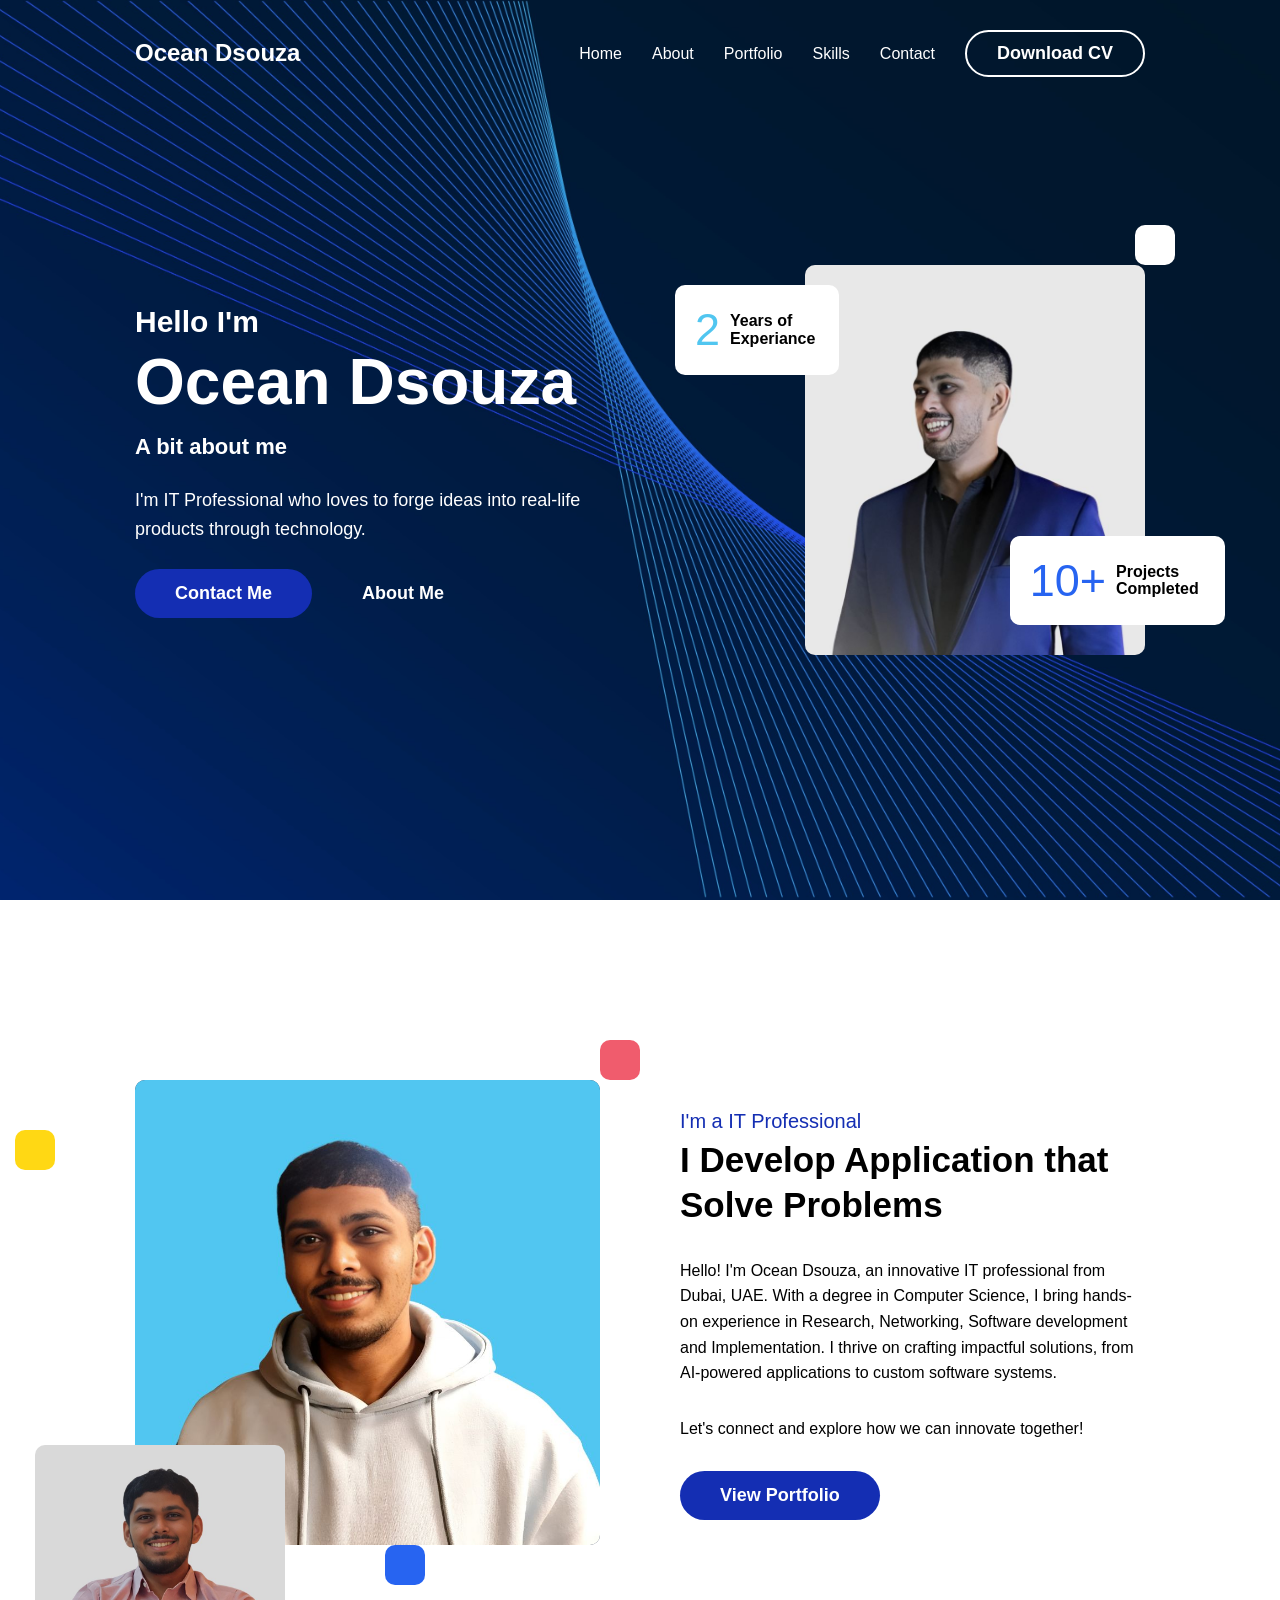
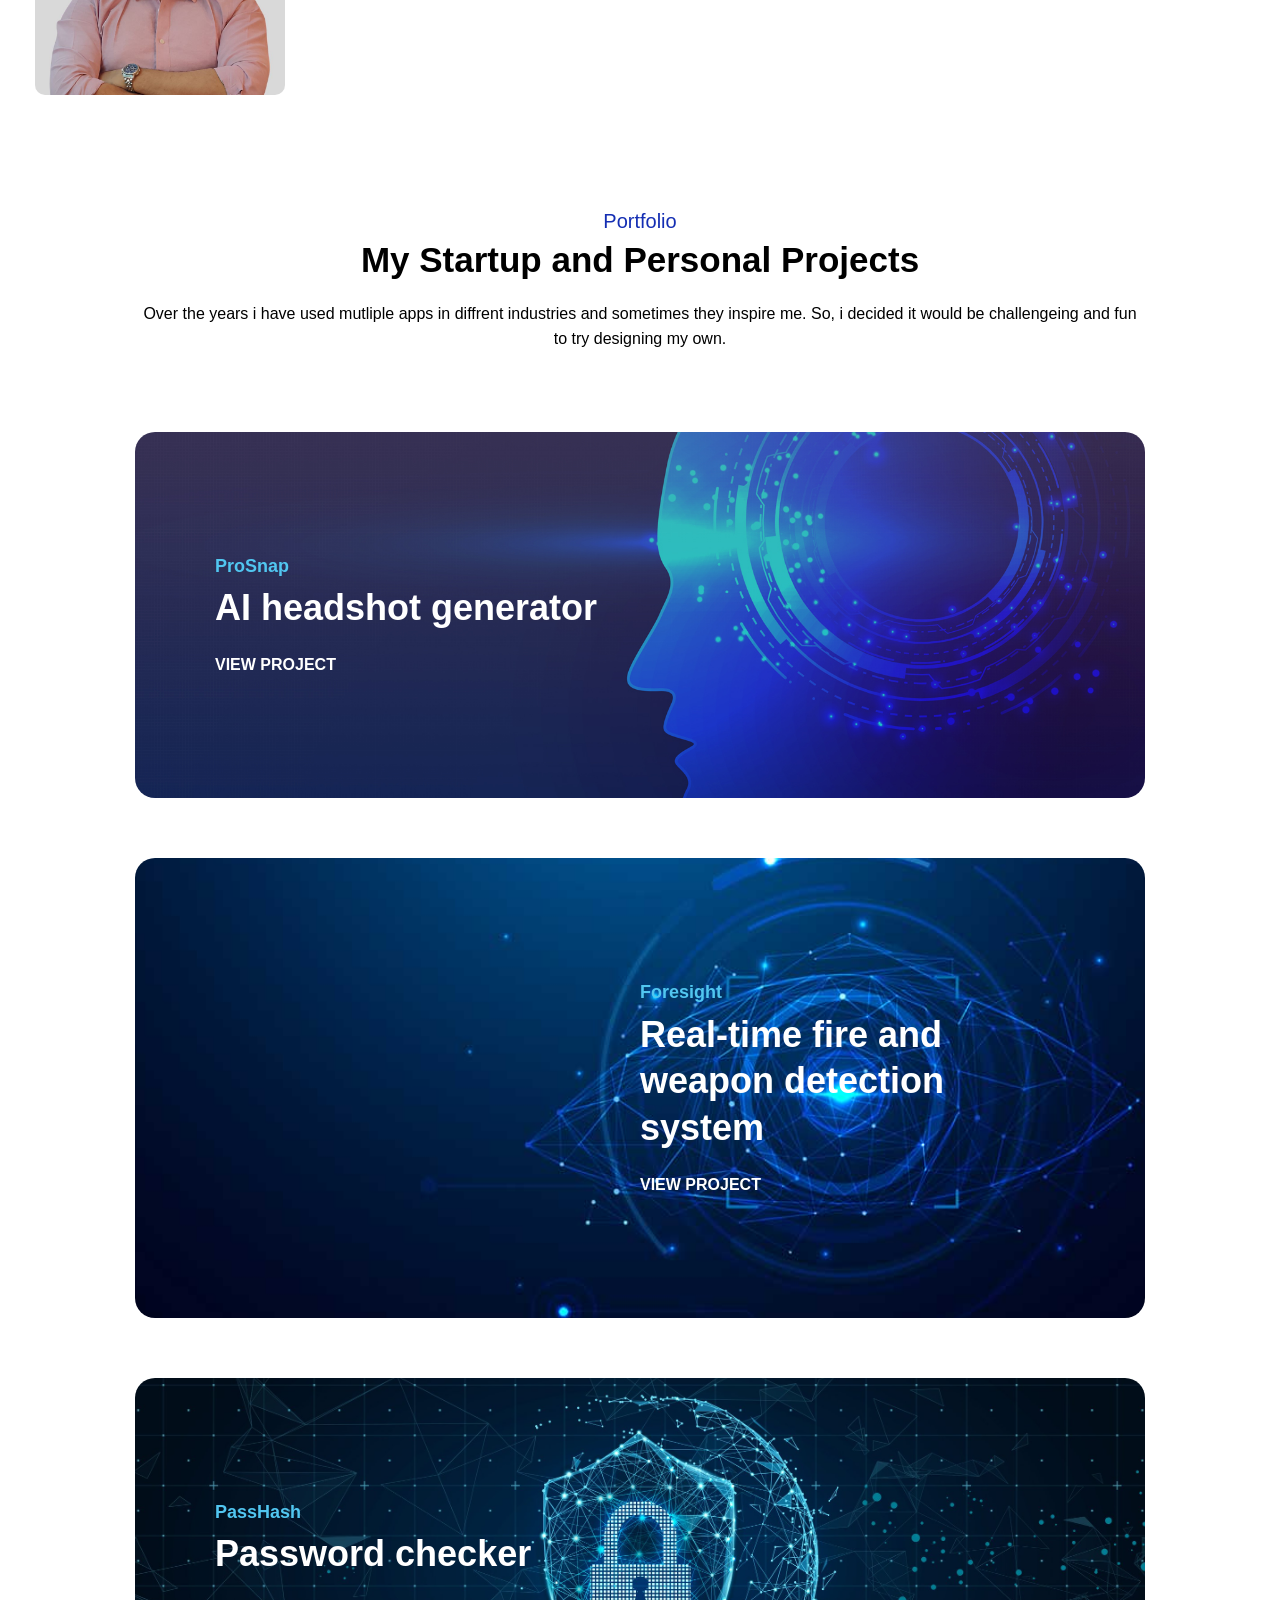
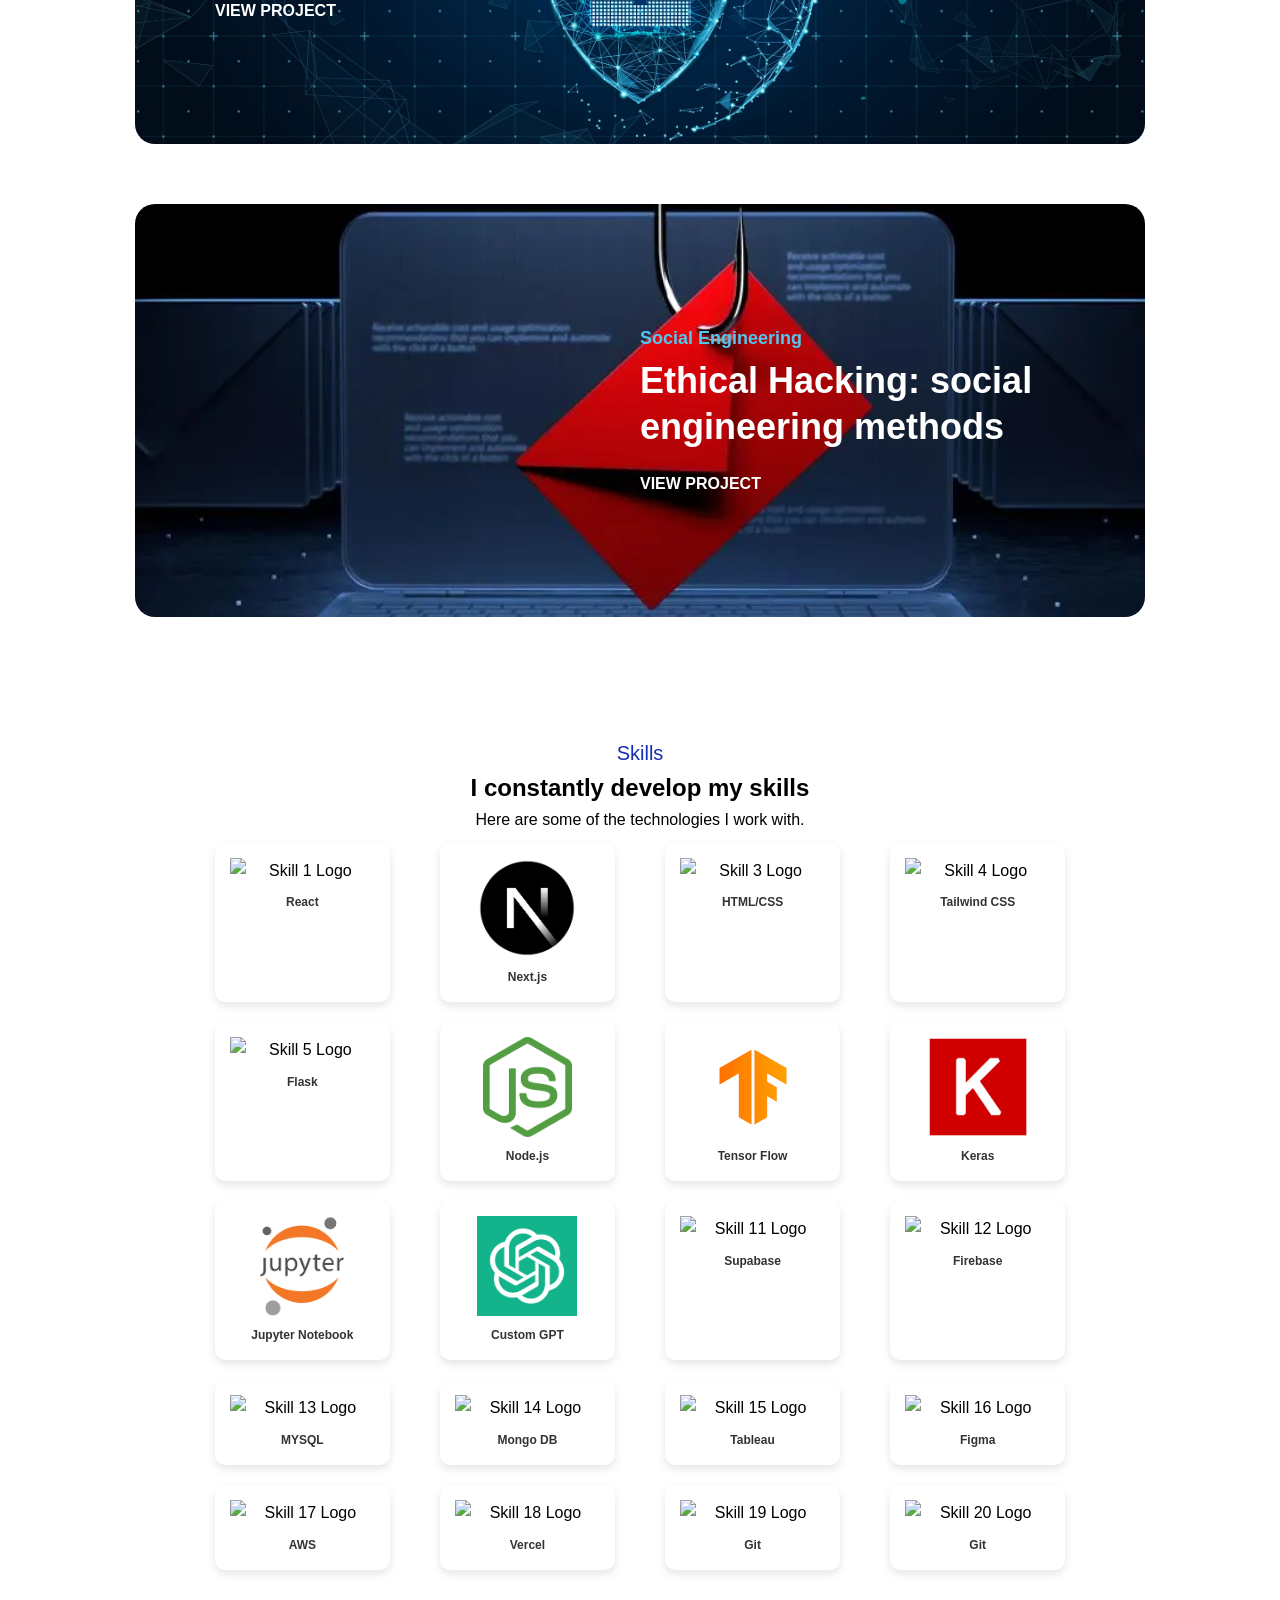
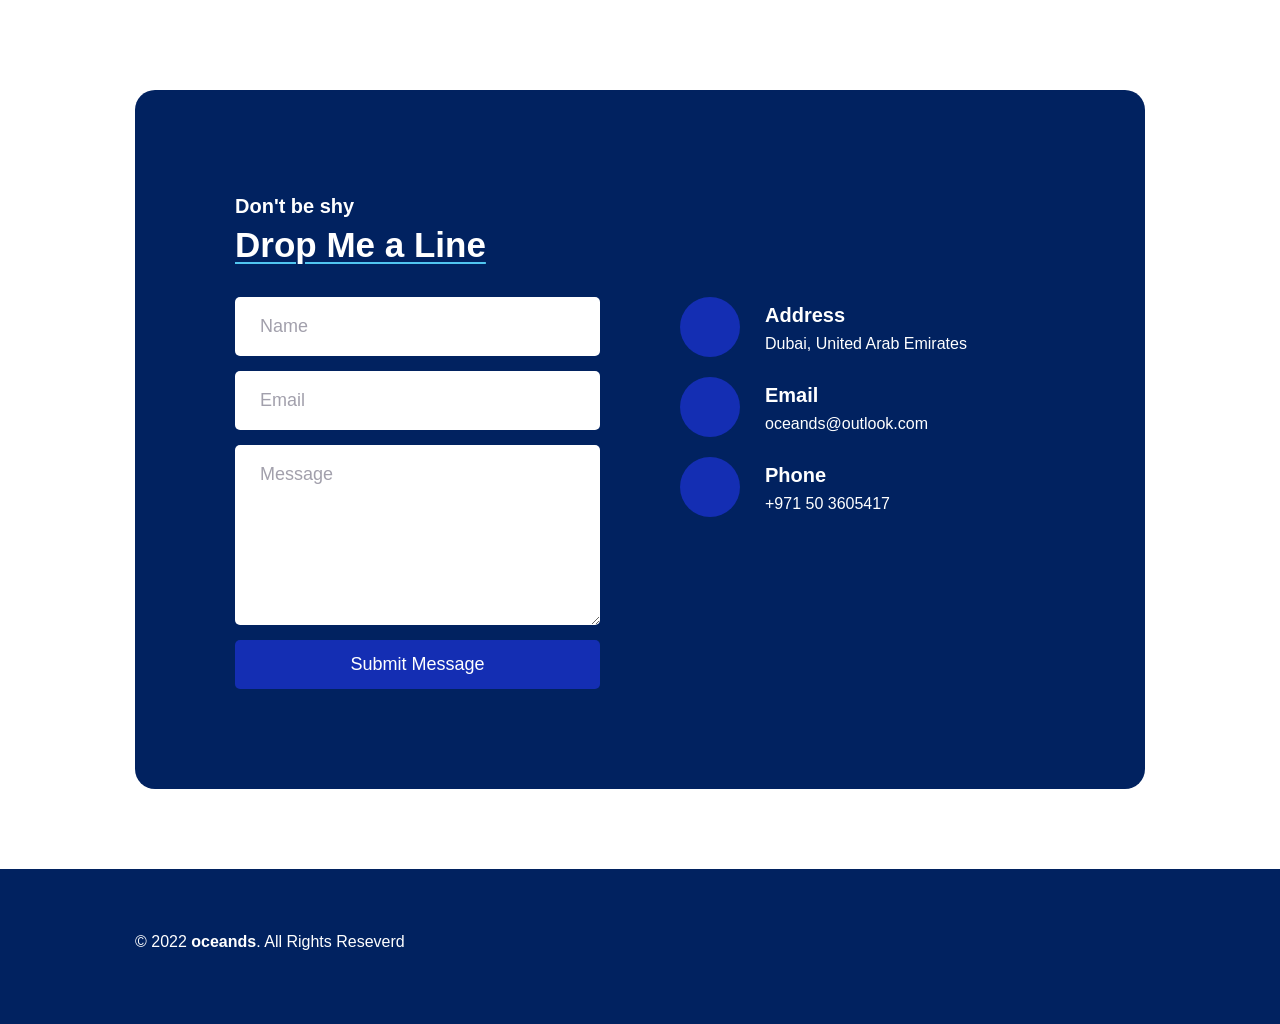
==== commit 9271797a: "Update index.html" ====
--- a/index.html
+++ b/index.html
@@ -15,8 +15,8 @@
     <!-- 
     - custom css link
   -->
-<!--     <link rel="stylesheet" href="./assets/css/style.css" /> -->
-    <link rel="stylesheet" href="/oceands.github.io/assets/css/style.css" />
+    <link rel="stylesheet" href="./assets/css/style.css" />
+
 
     <!-- 
     - google font link
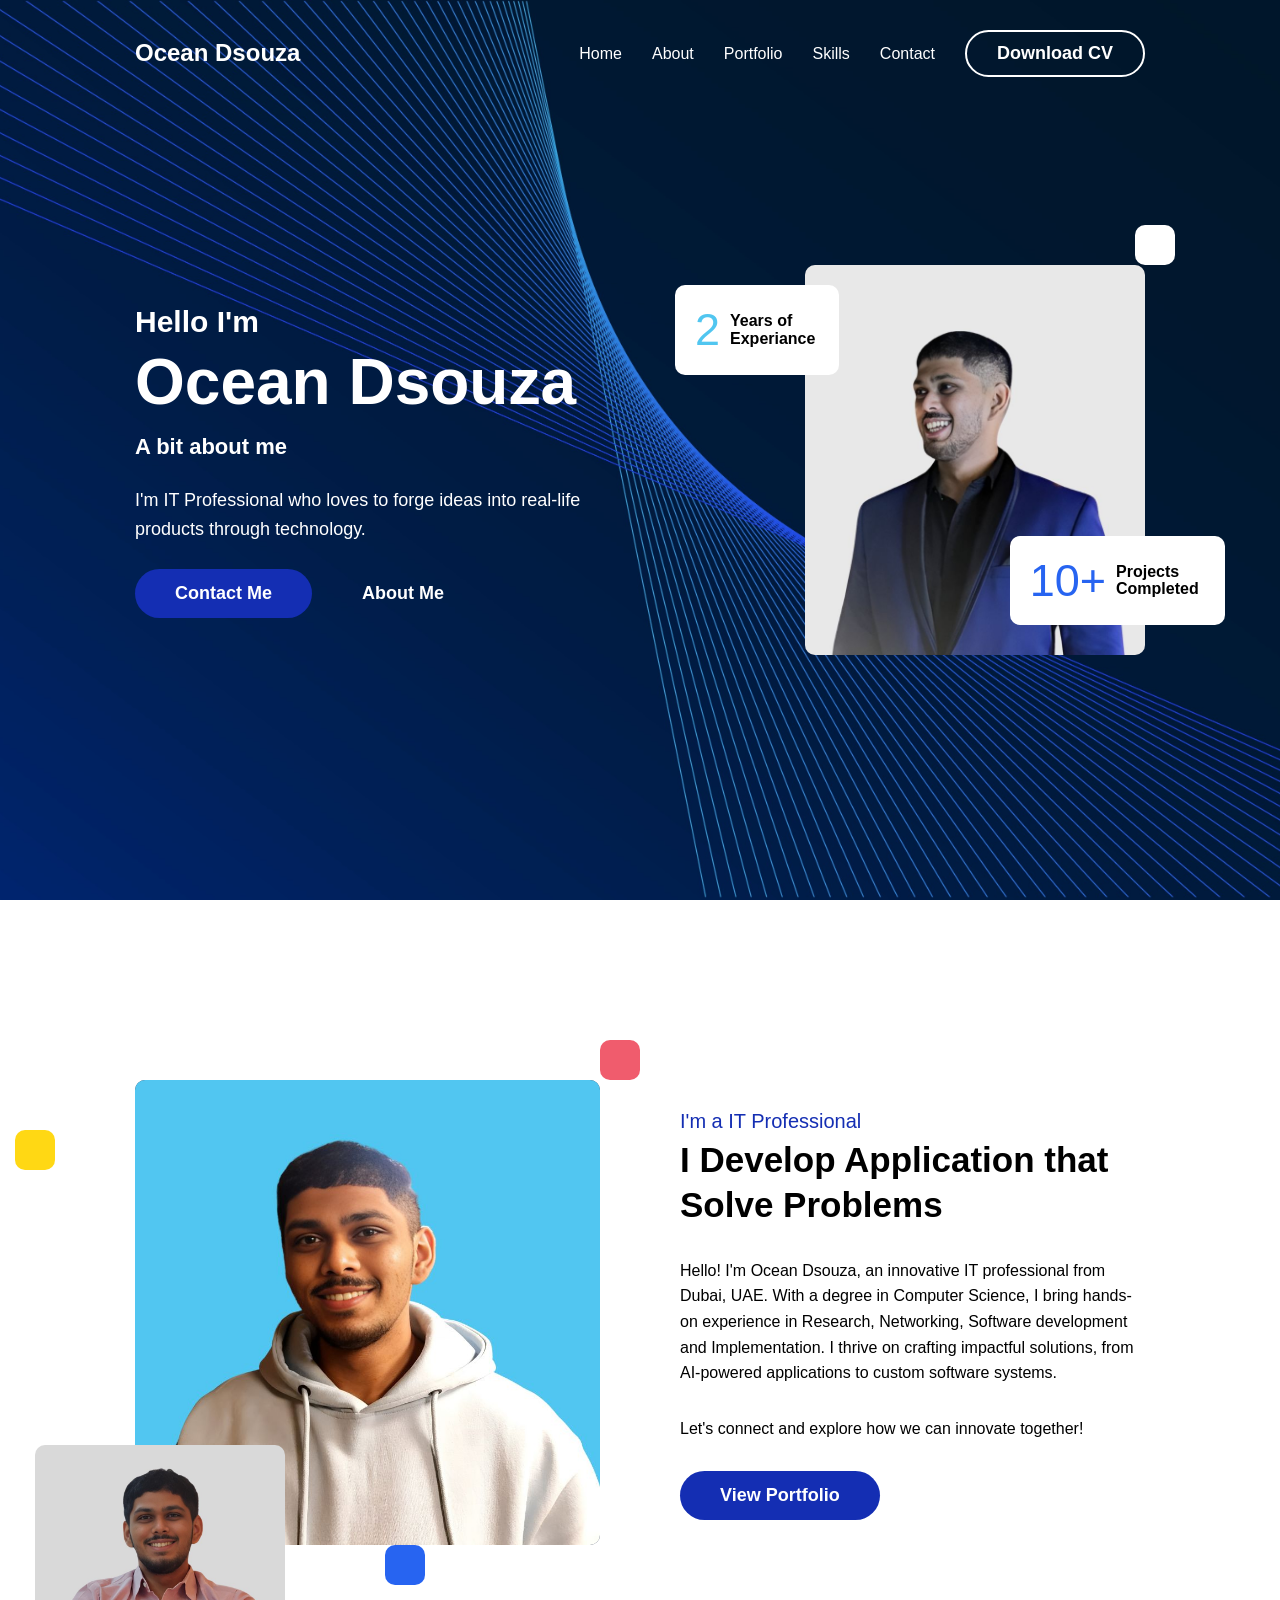
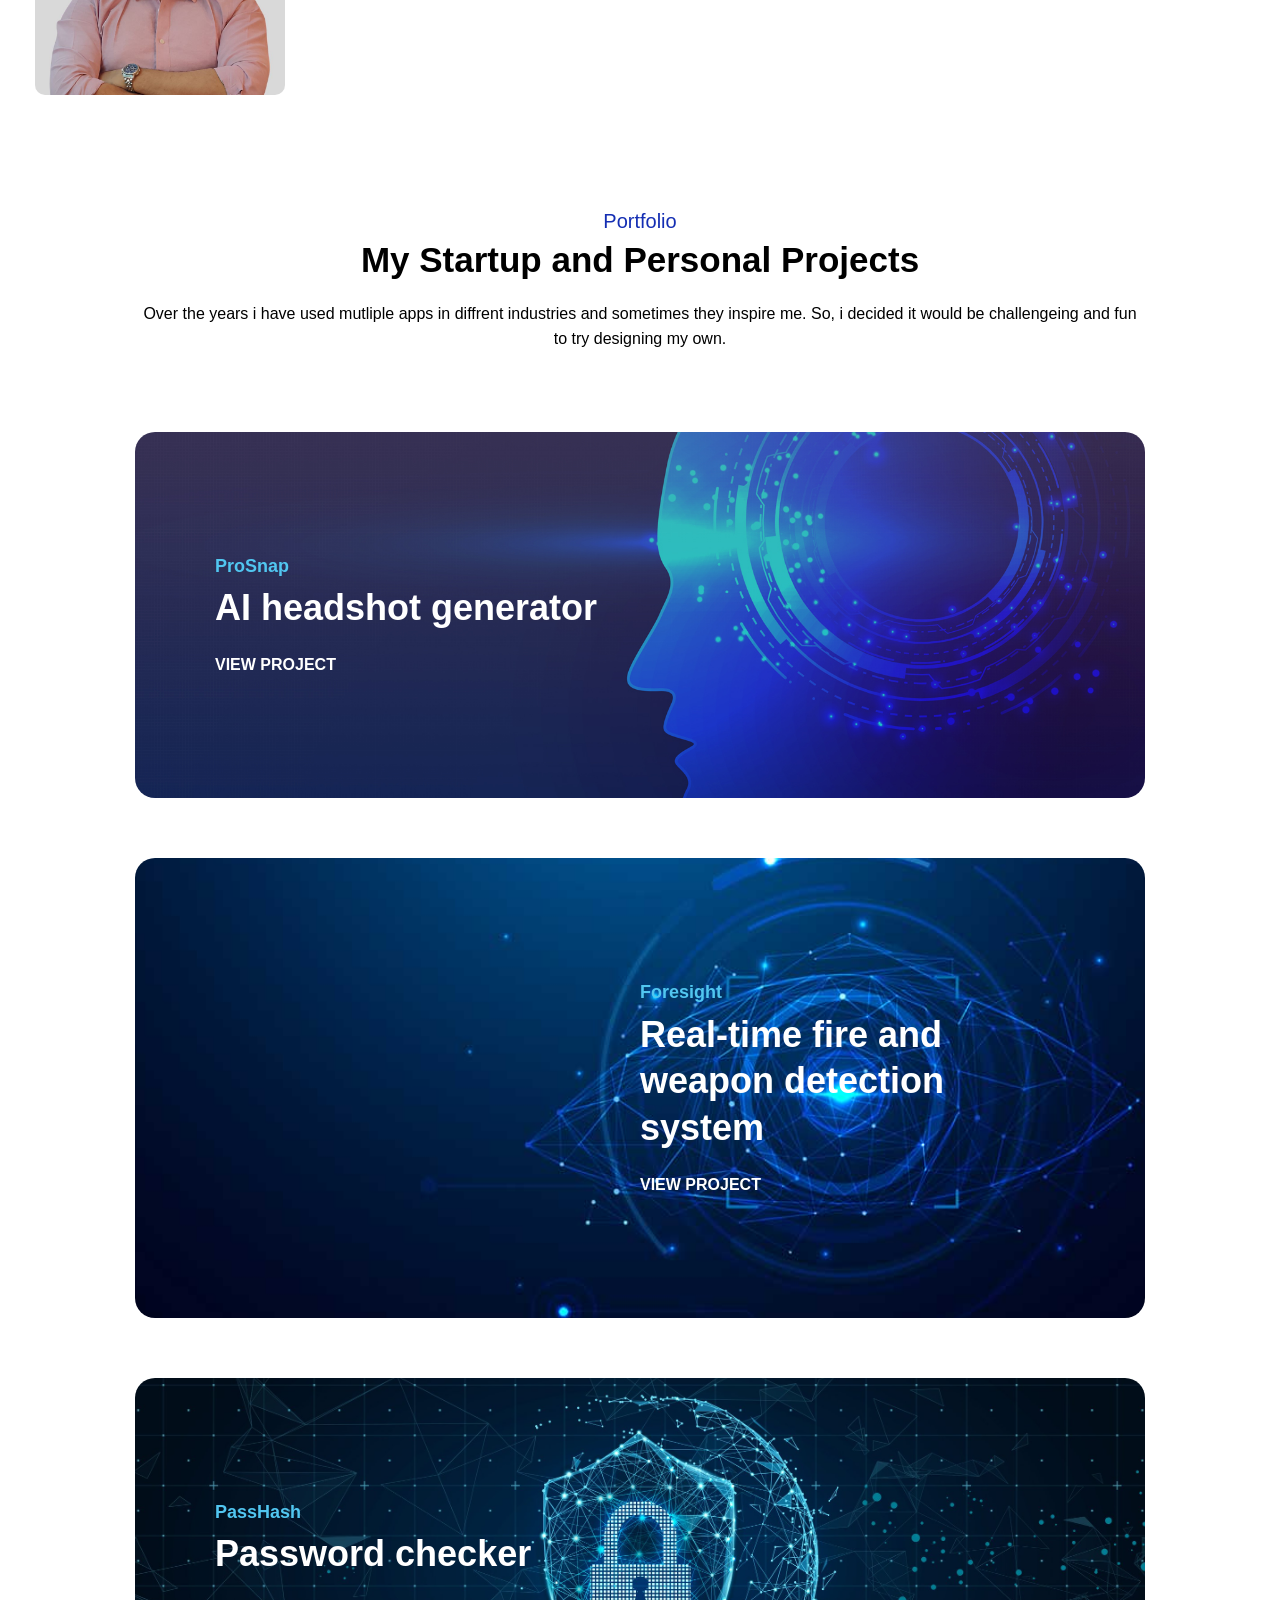
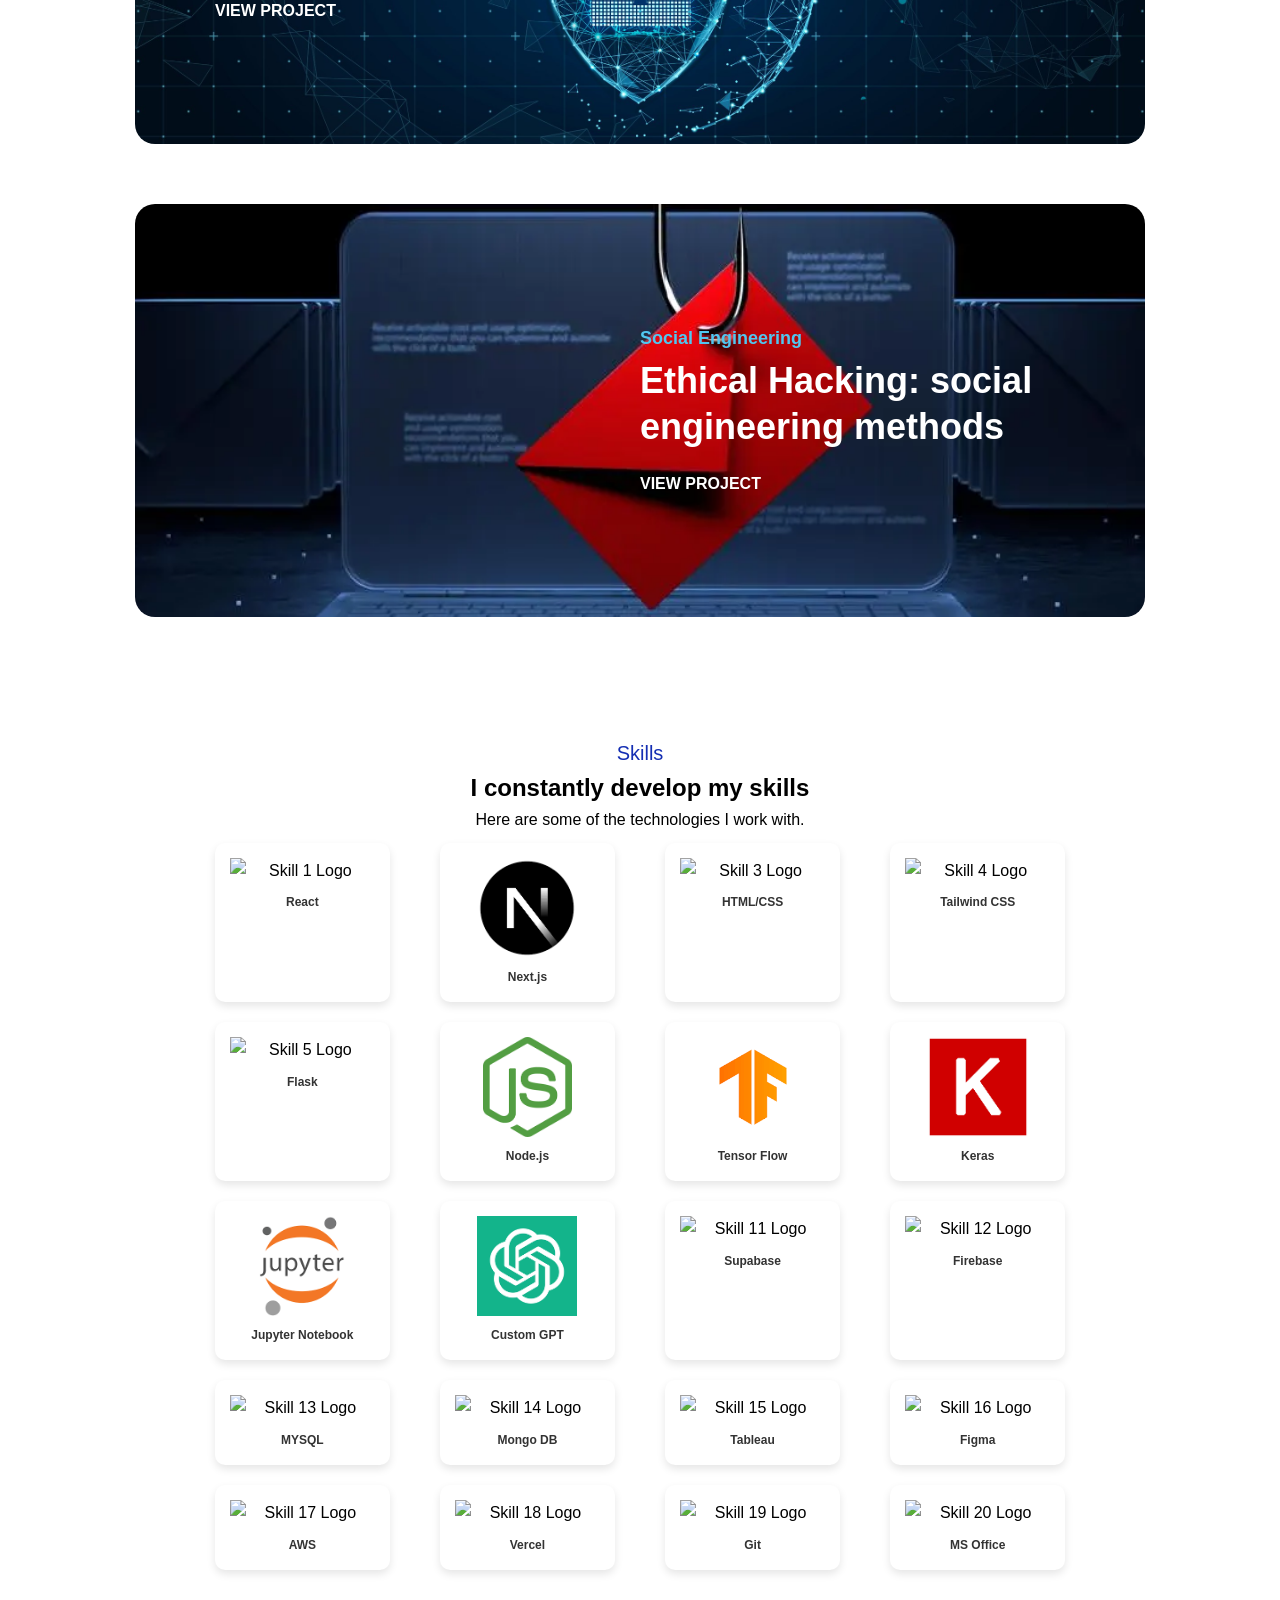
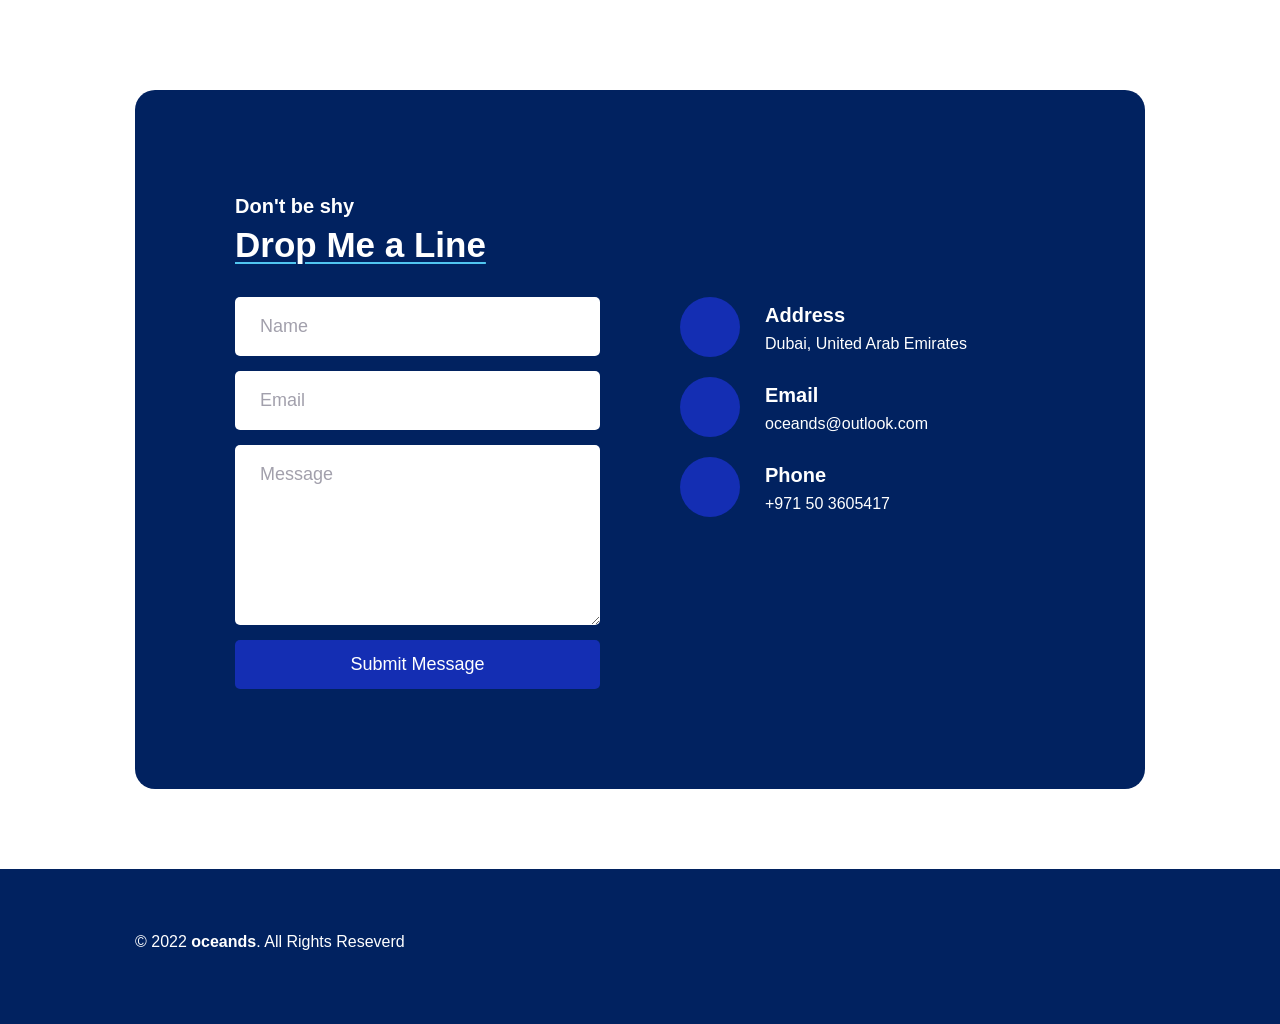
==== commit 766ace61: "Update index.html" ====
--- a/index.html
+++ b/index.html
@@ -5,7 +5,7 @@
     <meta charset="UTF-8" />
     <meta http-equiv="X-UA-Compatible" content="IE=edge" />
     <meta name="viewport" content="width=device-width, initial-scale=1.0" />
-    <title>Ocean Dsouza - Web Developer from New York</title>
+    <title>Ocean Dsouza - portfolio</title>
 
     <!-- 
     - favicon
@@ -398,7 +398,7 @@
             </div>
             <div class="skills-card">
               <img src="https://logowik.com/content/uploads/images/microsoft-office3327.jpg" alt="Skill 20 Logo" class="skills-logo">
-              <p class="skills-name">Git</p>
+              <p class="skills-name">MS Office</p>
             </div>
 
 
